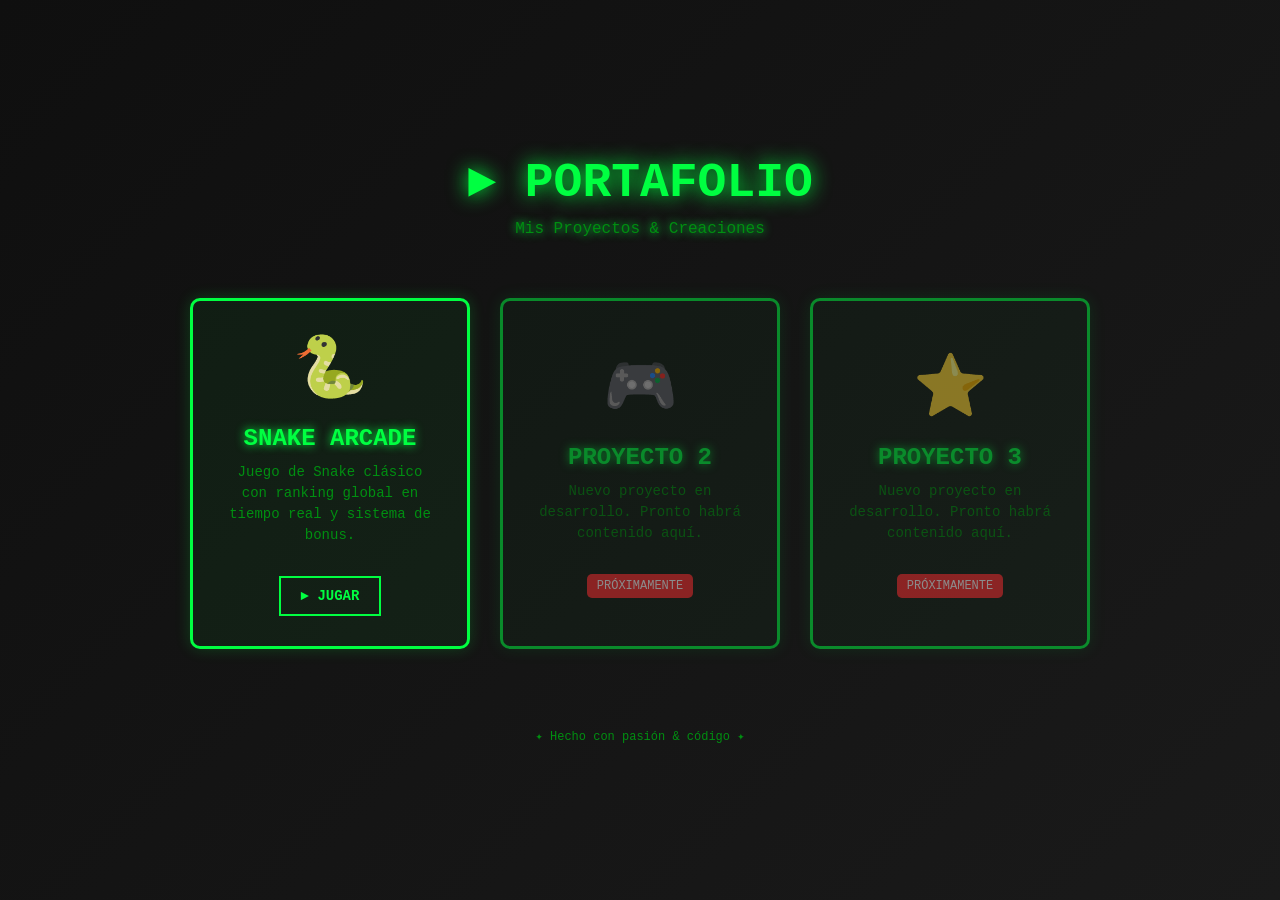
==== index.html @ 05e3fb02 "Crear página principal tipo portafolio con galería de 3 proyectos" ====
<!DOCTYPE html>
<html lang="es">
<head>
    <meta charset="UTF-8">
    <meta name="viewport" content="width=device-width, initial-scale=1.0">
    <title>Mi Portafolio</title>
    <style>
        * {
            margin: 0;
            padding: 0;
            box-sizing: border-box;
            user-select: none;
        }

        body {
            background: linear-gradient(135deg, #0f0f0f 0%, #1a1a1a 100%);
            font-family: 'Courier New', Courier, monospace;
            color: #00ff41;
            min-height: 100vh;
            display: flex;
            flex-direction: column;
            align-items: center;
            justify-content: center;
            padding: 20px;
        }

        .header {
            text-align: center;
            margin-bottom: 60px;
        }

        .header h1 {
            font-size: 48px;
            text-shadow: 0 0 20px #00ff41;
            margin-bottom: 10px;
            animation: glow 2s ease-in-out infinite;
        }

        .header p {
            font-size: 16px;
            color: #008f11;
            text-shadow: 0 0 10px #00ff41;
        }

        @keyframes glow {
            0%, 100% { text-shadow: 0 0 20px #00ff41; }
            50% { text-shadow: 0 0 40px #00ff41, 0 0 60px #00ff41; }
        }

        .projects-container {
            display: grid;
            grid-template-columns: repeat(auto-fit, minmax(280px, 1fr));
            gap: 30px;
            max-width: 900px;
            width: 100%;
            margin-bottom: 40px;
        }

        .project-card {
            background: rgba(0, 255, 65, 0.05);
            border: 3px solid #00ff41;
            border-radius: 10px;
            padding: 30px;
            cursor: pointer;
            transition: all 0.3s ease;
            box-shadow: 0 0 15px rgba(0, 255, 65, 0.2);
            display: flex;
            flex-direction: column;
            align-items: center;
            justify-content: center;
            min-height: 280px;
            position: relative;
            overflow: hidden;
        }

        .project-card::before {
            content: '';
            position: absolute;
            top: 0;
            left: -100%;
            width: 100%;
            height: 100%;
            background: rgba(0, 255, 65, 0.1);
            transition: left 0.3s ease;
            z-index: 0;
        }

        .project-card:hover::before {
            left: 100%;
        }

        .project-card:hover {
            box-shadow: 0 0 30px rgba(0, 255, 65, 0.6);
            transform: translateY(-10px);
            background: rgba(0, 255, 65, 0.1);
        }

        .project-content {
            position: relative;
            z-index: 1;
            text-align: center;
        }

        .project-icon {
            font-size: 60px;
            margin-bottom: 20px;
            display: block;
        }

        .project-title {
            font-size: 24px;
            margin-bottom: 10px;
            font-weight: bold;
            text-shadow: 0 0 10px #00ff41;
        }

        .project-description {
            font-size: 14px;
            color: #008f11;
            margin-bottom: 20px;
            line-height: 1.5;
        }

        .project-btn {
            background: transparent;
            border: 2px solid #00ff41;
            color: #00ff41;
            padding: 10px 20px;
            font-size: 14px;
            cursor: pointer;
            transition: all 0.2s ease;
            font-family: 'Courier New', Courier, monospace;
            font-weight: bold;
            text-transform: uppercase;
            margin-top: 10px;
        }

        .project-btn:hover {
            background: #00ff41;
            color: #000;
        }

        .coming-soon {
            opacity: 0.5;
            pointer-events: none;
        }

        .coming-soon-label {
            display: inline-block;
            background: #ff3131;
            color: #fff;
            padding: 5px 10px;
            font-size: 12px;
            margin-top: 10px;
            border-radius: 5px;
        }

        .footer {
            text-align: center;
            font-size: 12px;
            color: #008f11;
            margin-top: 40px;
        }

        .footer a {
            color: #00ff41;
            text-decoration: none;
            transition: text-shadow 0.2s ease;
        }

        .footer a:hover {
            text-shadow: 0 0 10px #00ff41;
        }

        @media (max-width: 768px) {
            .header h1 {
                font-size: 36px;
            }

            .projects-container {
                grid-template-columns: 1fr;
                gap: 20px;
            }

            .project-card {
                min-height: 250px;
            }
        }
    </style>
</head>
<body>

    <div class="header">
        <h1>► PORTAFOLIO</h1>
        <p>Mis Proyectos & Creaciones</p>
    </div>

    <div class="projects-container">
        <!-- PROYECTO 1: SNAKE ARCADE -->
        <div class="project-card" onclick="window.location.href='projects/snake.html'">
            <div class="project-content">
                <span class="project-icon">🐍</span>
                <div class="project-title">SNAKE ARCADE</div>
                <div class="project-description">
                    Juego de Snake clásico con ranking global en tiempo real y sistema de bonus.
                </div>
                <button class="project-btn">► JUGAR</button>
            </div>
        </div>

        <!-- PROYECTO 2: PRÓXIMAMENTE -->
        <div class="project-card coming-soon">
            <div class="project-content">
                <span class="project-icon">🎮</span>
                <div class="project-title">PROYECTO 2</div>
                <div class="project-description">
                    Nuevo proyecto en desarrollo. Pronto habrá contenido aquí.
                </div>
                <div class="coming-soon-label">PRÓXIMAMENTE</div>
            </div>
        </div>

        <!-- PROYECTO 3: PRÓXIMAMENTE -->
        <div class="project-card coming-soon">
            <div class="project-content">
                <span class="project-icon">⭐</span>
                <div class="project-title">PROYECTO 3</div>
                <div class="project-description">
                    Nuevo proyecto en desarrollo. Pronto habrá contenido aquí.
                </div>
                <div class="coming-soon-label">PRÓXIMAMENTE</div>
            </div>
        </div>
    </div>

    <div class="footer">
        <p>✦ Hecho con pasión & código ✦</p>
    </div>

</body>
</html>
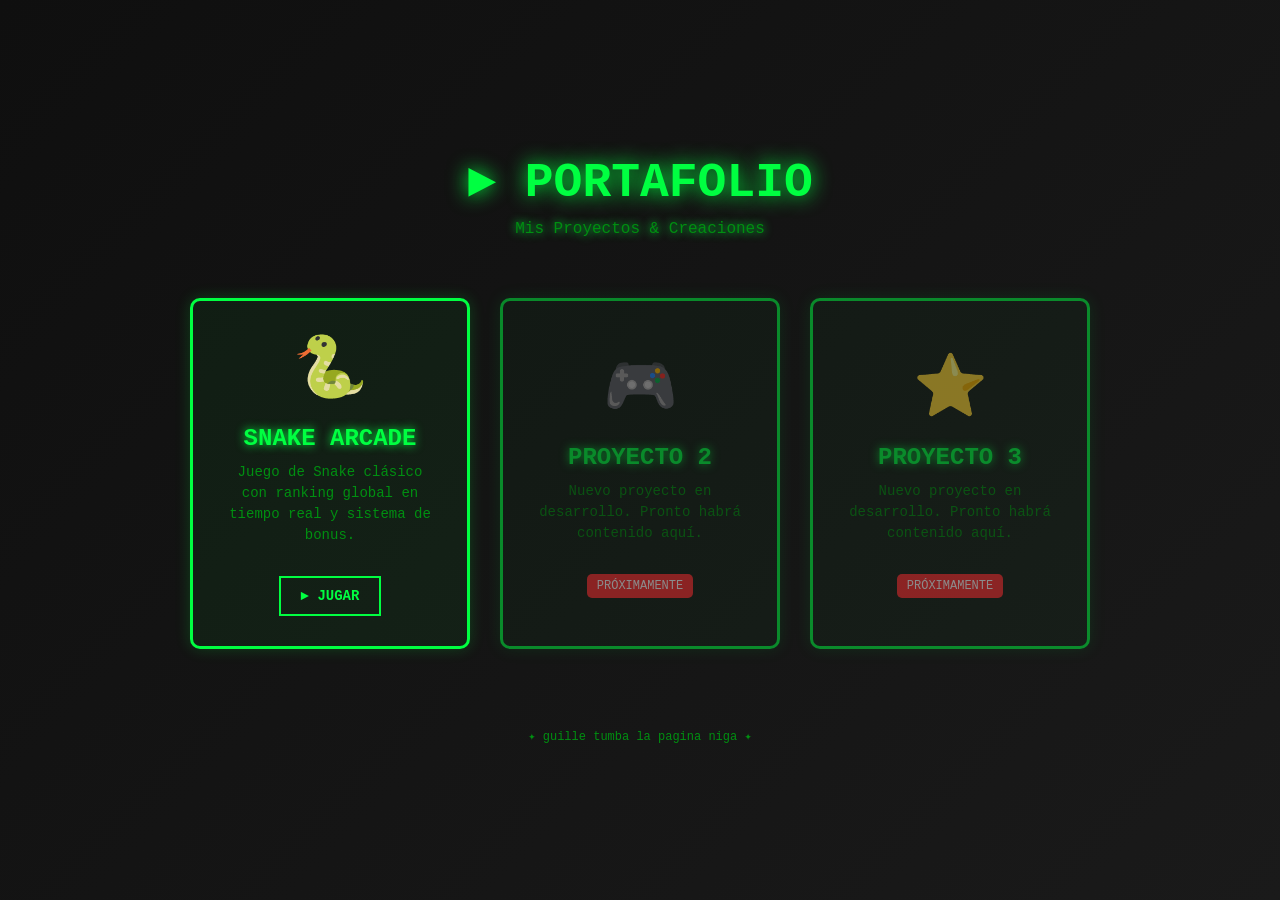
==== commit 22b4edc7: "Update footer text in index.html" ====
--- a/index.html
+++ b/index.html
@@ -234,7 +234,7 @@
     </div>
 
     <div class="footer">
-        <p>✦ Hecho con pasión & código ✦</p>
+        <p>✦ guille tumba la pagina niga ✦</p>
     </div>
 
 </body>
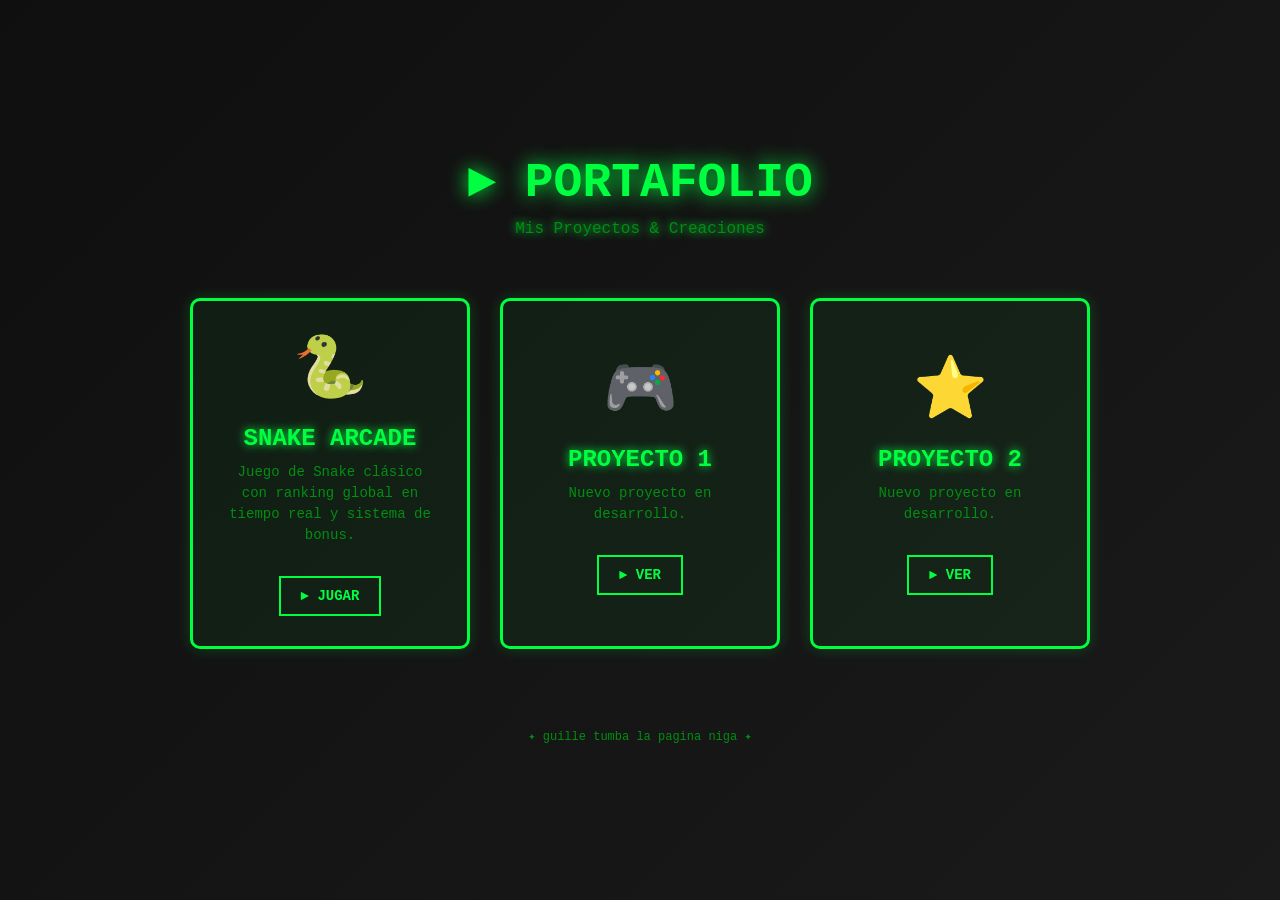
==== commit db01e5d3: "Add proyecto1 and proyecto2 pages, update index" ====
--- a/index.html
+++ b/index.html
@@ -208,27 +208,27 @@
             </div>
         </div>
 
-        <!-- PROYECTO 2: PRÓXIMAMENTE -->
-        <div class="project-card coming-soon">
+        <!-- PROYECTO 2 -->
+        <div class="project-card" onclick="window.location.href='projects/proyecto1.html'">
             <div class="project-content">
                 <span class="project-icon">🎮</span>
+                <div class="project-title">PROYECTO 1</div>
+                <div class="project-description">
+                    Nuevo proyecto en desarrollo.
+                </div>
+                <button class="project-btn">► VER</button>
+            </div>
+        </div>
+
+        <!-- PROYECTO 3 -->
+        <div class="project-card" onclick="window.location.href='projects/proyecto2.html'">
+            <div class="project-content">
+                <span class="project-icon">⭐</span>
                 <div class="project-title">PROYECTO 2</div>
                 <div class="project-description">
-                    Nuevo proyecto en desarrollo. Pronto habrá contenido aquí.
+                    Nuevo proyecto en desarrollo.
                 </div>
-                <div class="coming-soon-label">PRÓXIMAMENTE</div>
-            </div>
-        </div>
-
-        <!-- PROYECTO 3: PRÓXIMAMENTE -->
-        <div class="project-card coming-soon">
-            <div class="project-content">
-                <span class="project-icon">⭐</span>
-                <div class="project-title">PROYECTO 3</div>
-                <div class="project-description">
-                    Nuevo proyecto en desarrollo. Pronto habrá contenido aquí.
-                </div>
-                <div class="coming-soon-label">PRÓXIMAMENTE</div>
+                <button class="project-btn">► VER</button>
             </div>
         </div>
     </div>
@@ -238,4 +238,4 @@
     </div>
 
 </body>
-</html>
+</html>
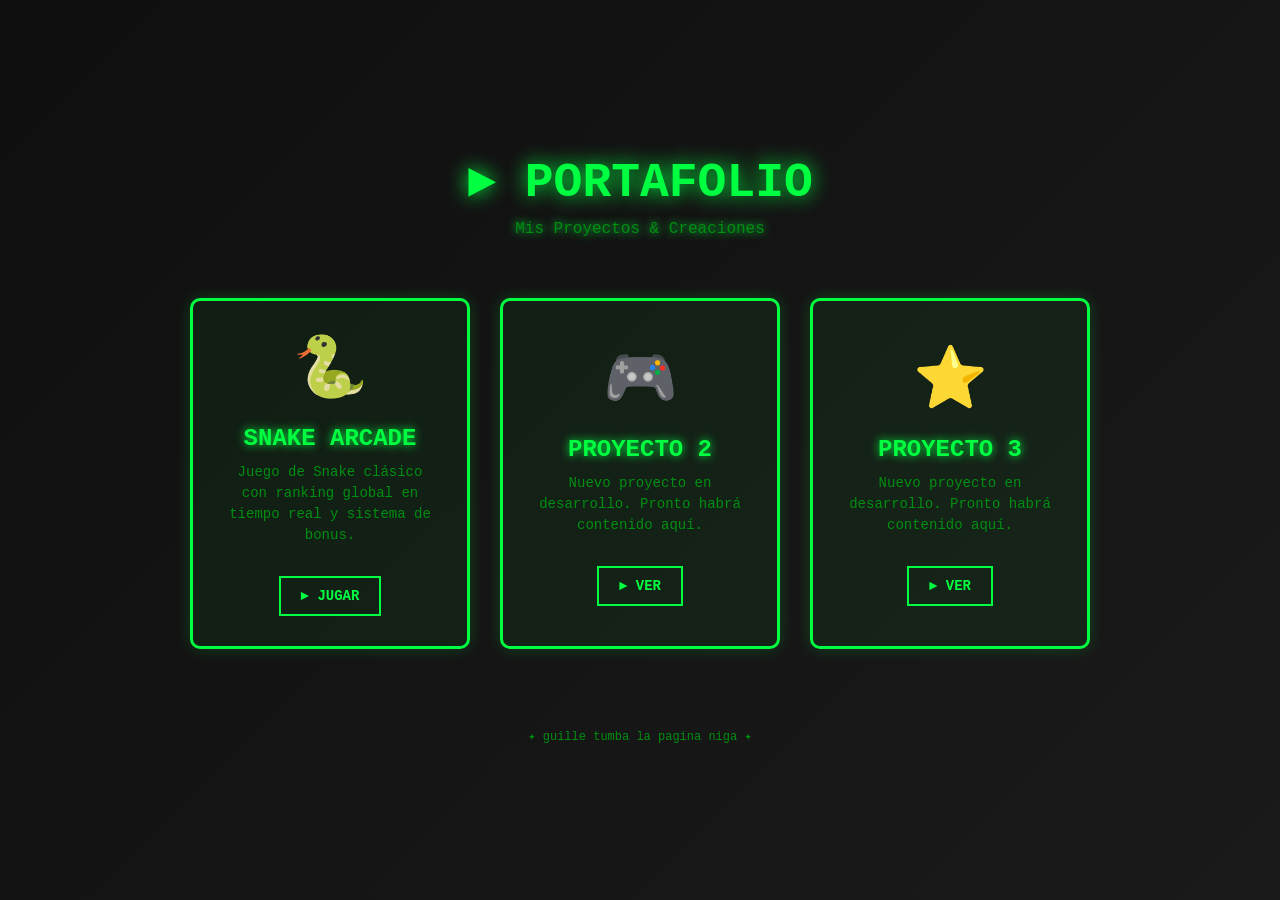
==== commit 576d338b: "Actualizar index.html para habilitar clicks en los proyectos 2 y 3" ====
--- a/index.html
+++ b/index.html
@@ -208,25 +208,25 @@
             </div>
         </div>
 
-        <!-- PROYECTO 2 -->
-        <div class="project-card" onclick="window.location.href='projects/proyecto1.html'">
+        <!-- PROYECTO 2: NUEVO PROYECTO -->
+        <div class="project-card" onclick="window.location.href='projects/proyecto2.html'">
             <div class="project-content">
                 <span class="project-icon">🎮</span>
-                <div class="project-title">PROYECTO 1</div>
+                <div class="project-title">PROYECTO 2</div>
                 <div class="project-description">
-                    Nuevo proyecto en desarrollo.
+                    Nuevo proyecto en desarrollo. Pronto habrá contenido aquí.
                 </div>
                 <button class="project-btn">► VER</button>
             </div>
         </div>
 
-        <!-- PROYECTO 3 -->
-        <div class="project-card" onclick="window.location.href='projects/proyecto2.html'">
+        <!-- PROYECTO 3: NUEVO PROYECTO -->
+        <div class="project-card" onclick="window.location.href='projects/proyecto3.html'">
             <div class="project-content">
                 <span class="project-icon">⭐</span>
-                <div class="project-title">PROYECTO 2</div>
+                <div class="project-title">PROYECTO 3</div>
                 <div class="project-description">
-                    Nuevo proyecto en desarrollo.
+                    Nuevo proyecto en desarrollo. Pronto habrá contenido aquí.
                 </div>
                 <button class="project-btn">► VER</button>
             </div>
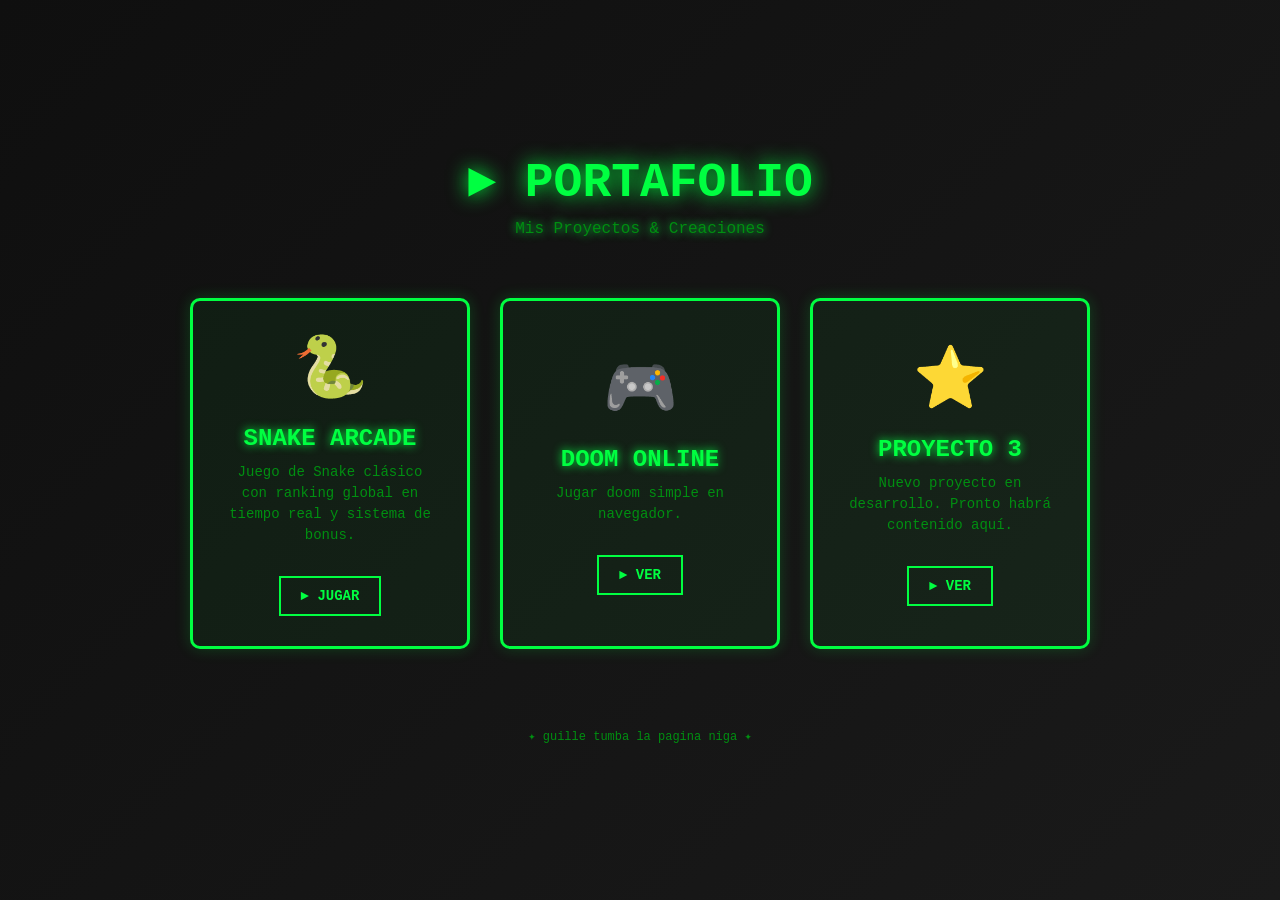
==== commit 7955cfc3: "Change Proyecto 2 title to DOOM ONLINE Updated project title and description for Proyecto 2." ====
--- a/index.html
+++ b/index.html
@@ -212,9 +212,9 @@
         <div class="project-card" onclick="window.location.href='projects/proyecto2.html'">
             <div class="project-content">
                 <span class="project-icon">🎮</span>
-                <div class="project-title">PROYECTO 2</div>
+                <div class="project-title">DOOM ONLINE</div>
                 <div class="project-description">
-                    Nuevo proyecto en desarrollo. Pronto habrá contenido aquí.
+                    Jugar doom simple en navegador.
                 </div>
                 <button class="project-btn">► VER</button>
             </div>
@@ -238,4 +238,4 @@
     </div>
 
 </body>
-</html>+</html>
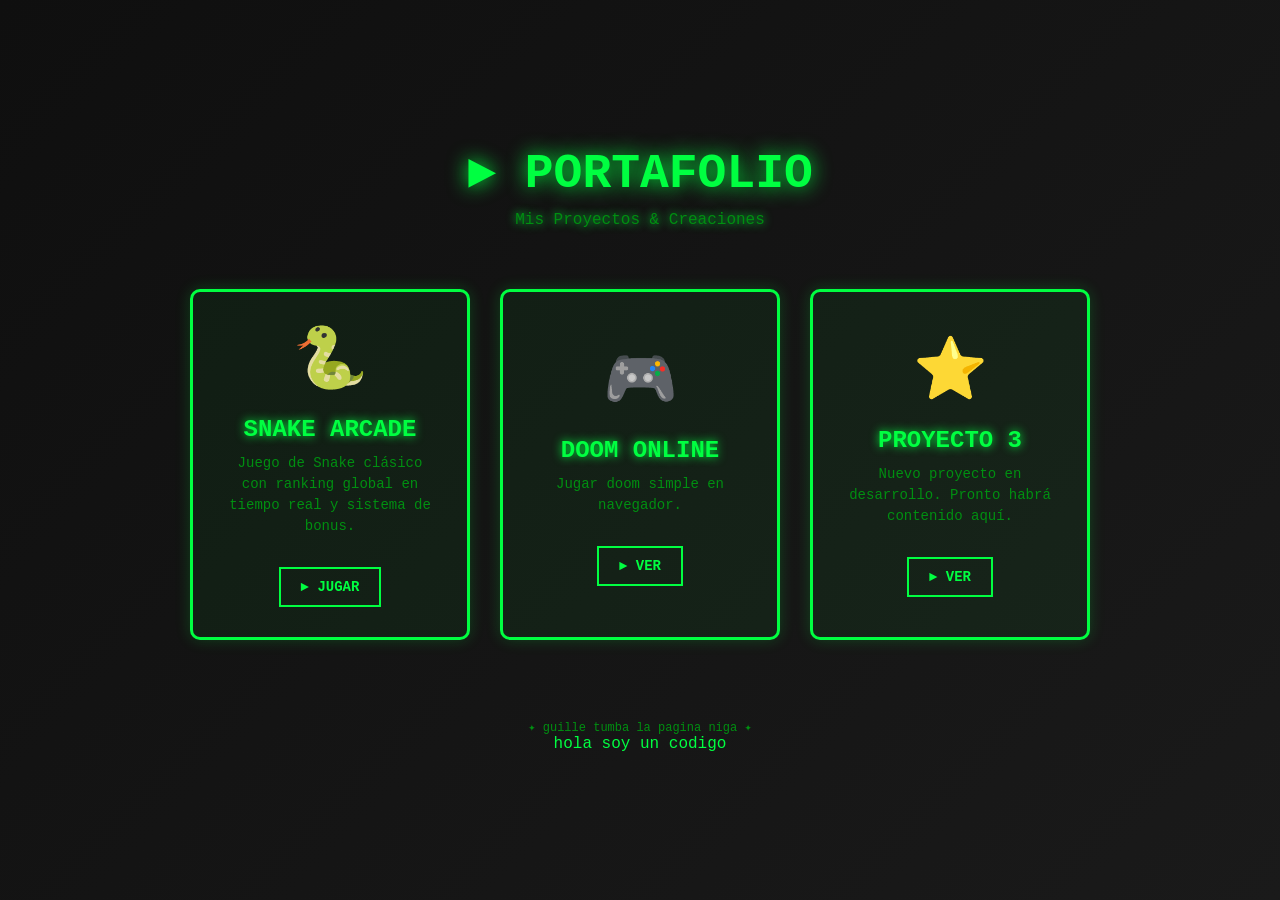
==== commit 8e82ad0d: "Update index.html" ====
--- a/index.html
+++ b/index.html
@@ -239,3 +239,5 @@
 
 </body>
 </html>
+
+hola soy un codigo
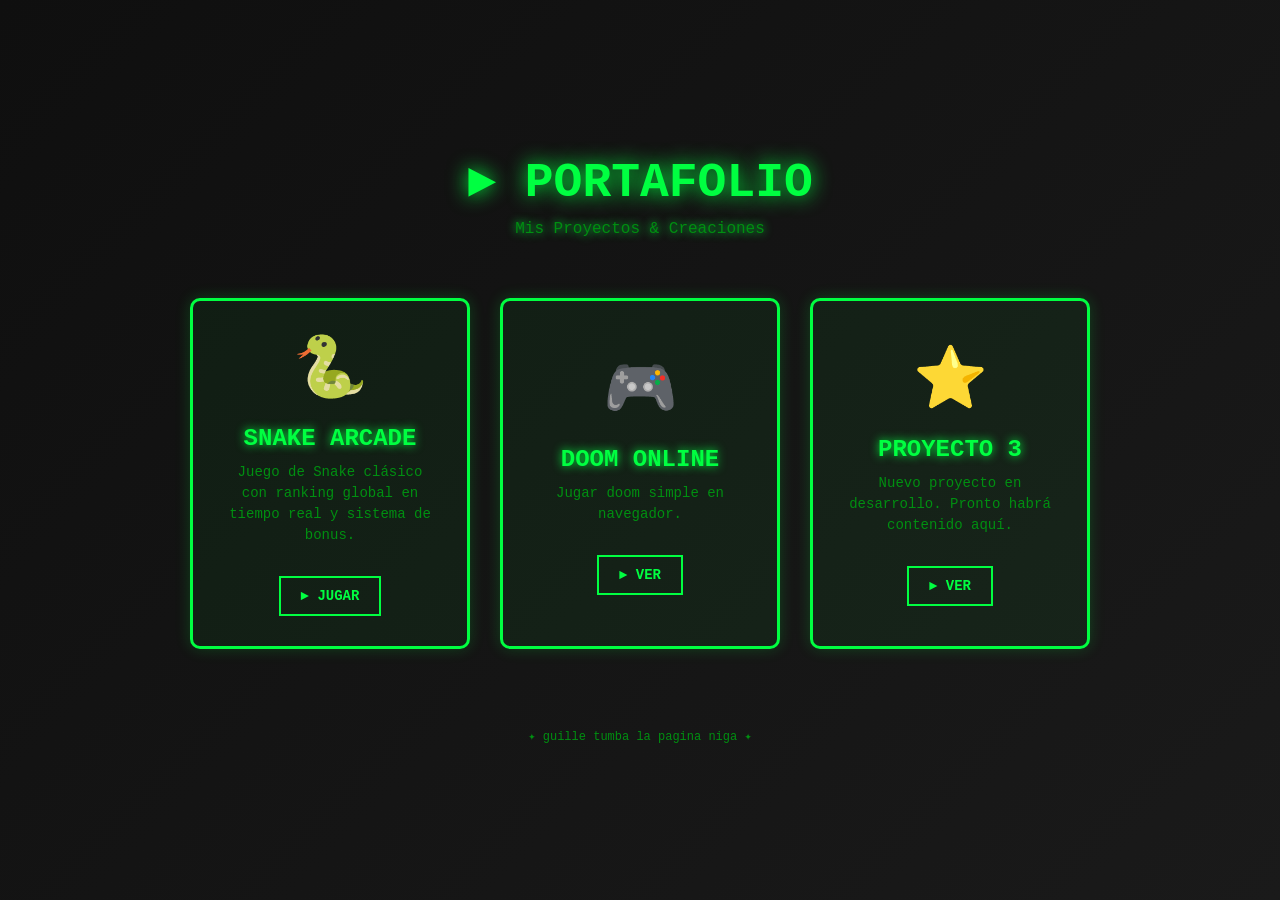
==== commit 6960436e: "Update index.html" ====
--- a/index.html
+++ b/index.html
@@ -239,5 +239,3 @@
 
 </body>
 </html>
-
-hola soy un codigo
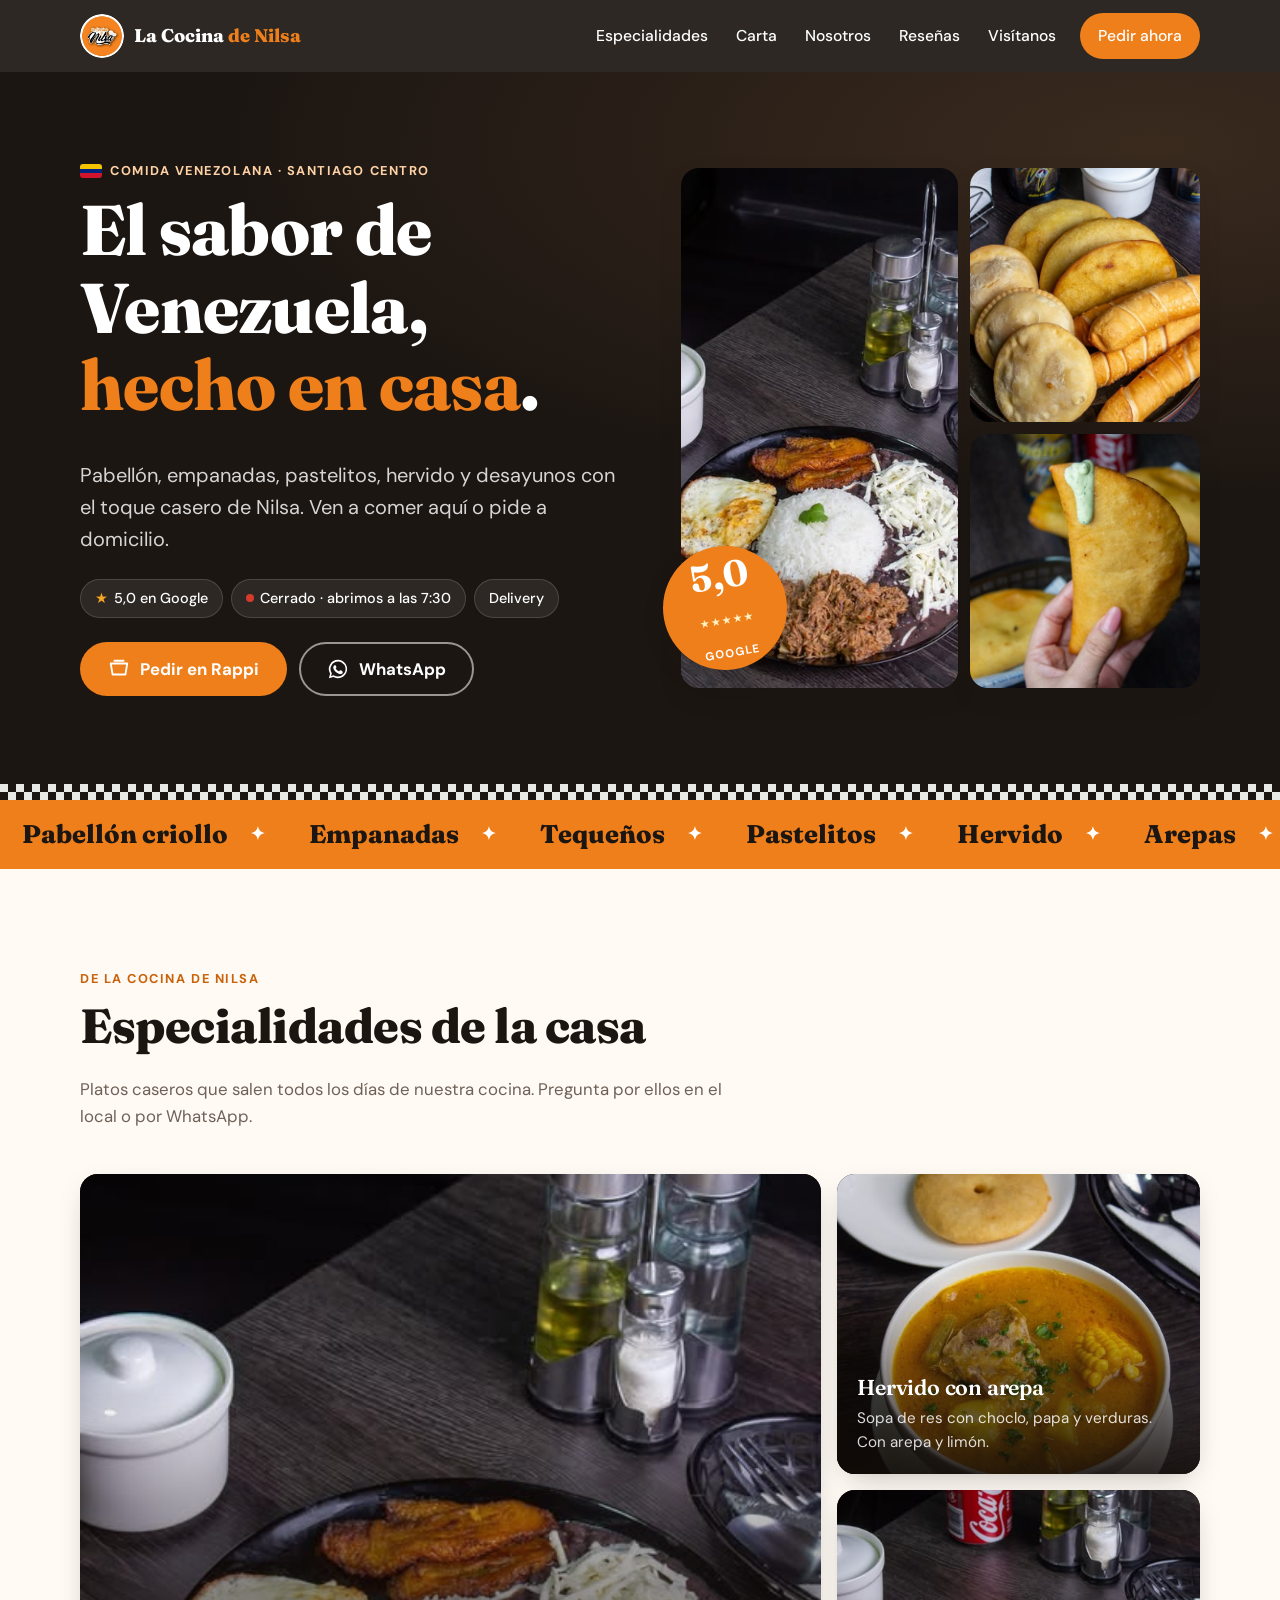
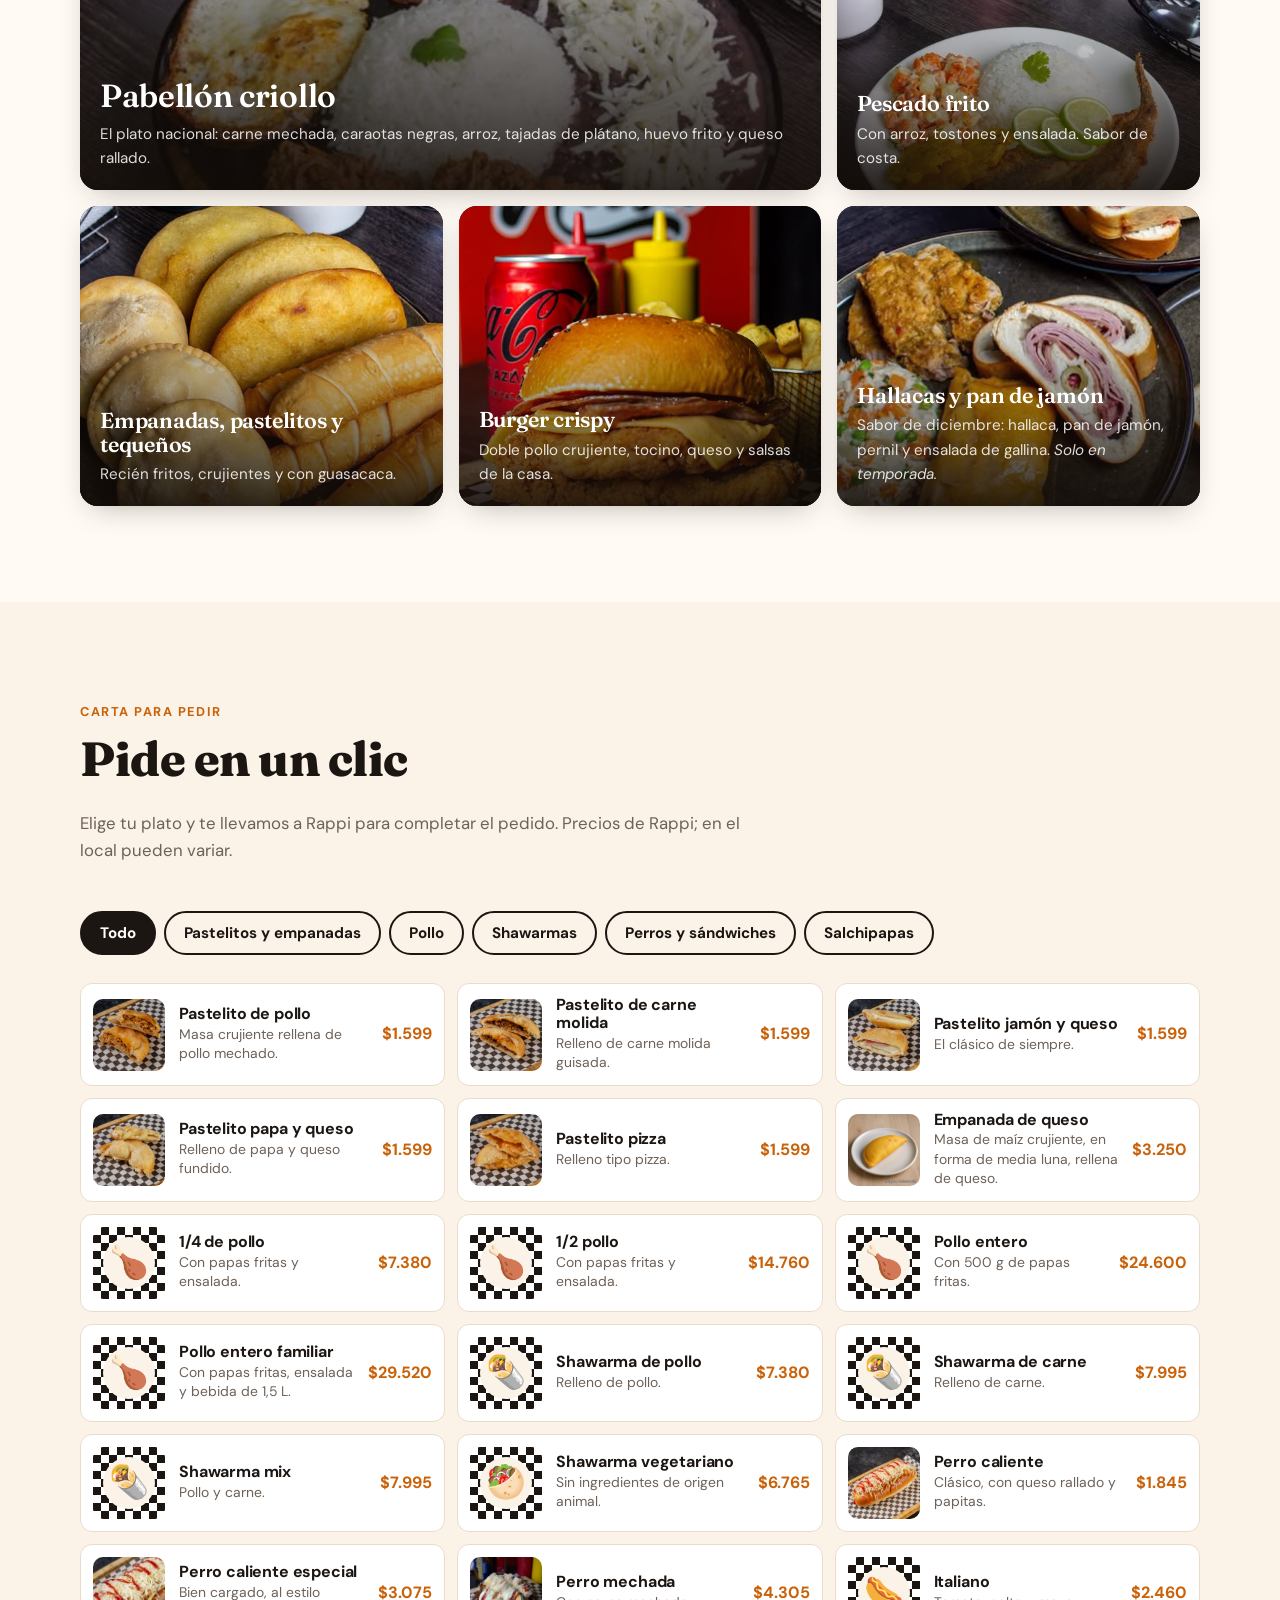
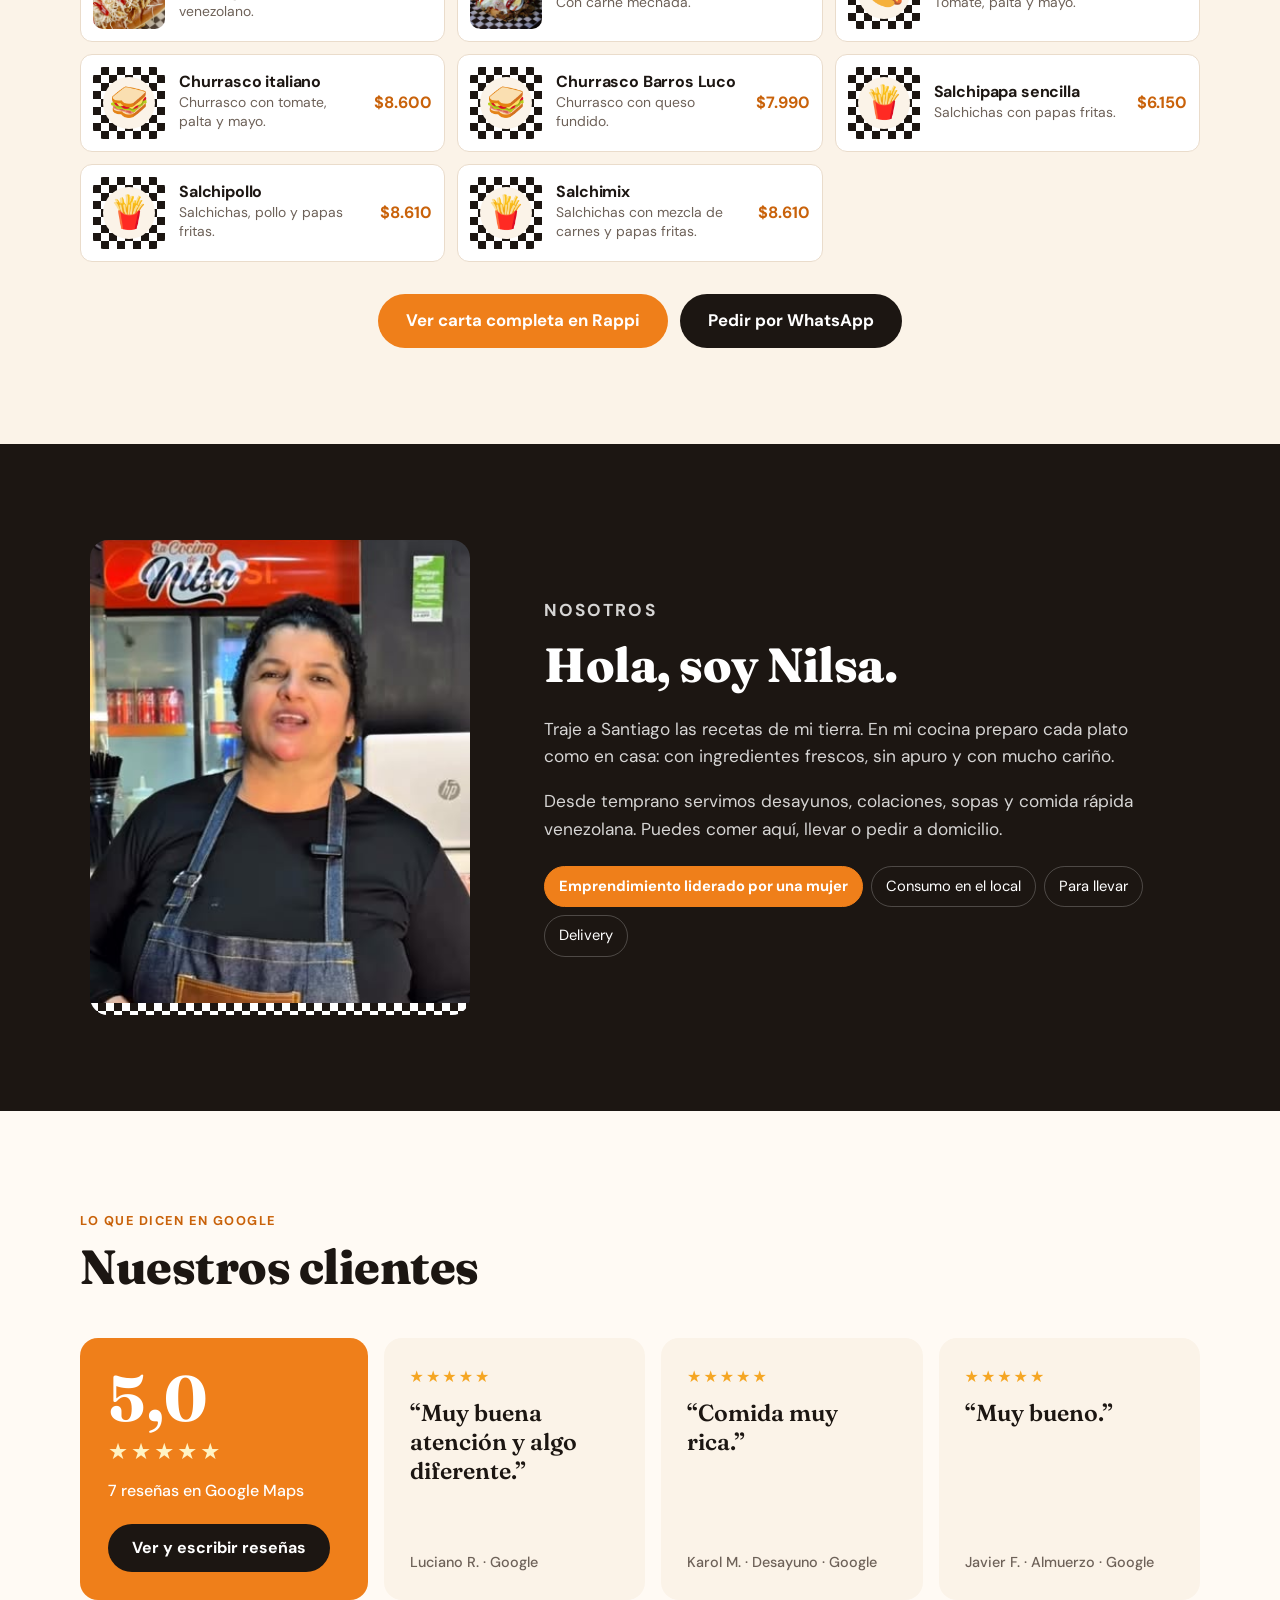
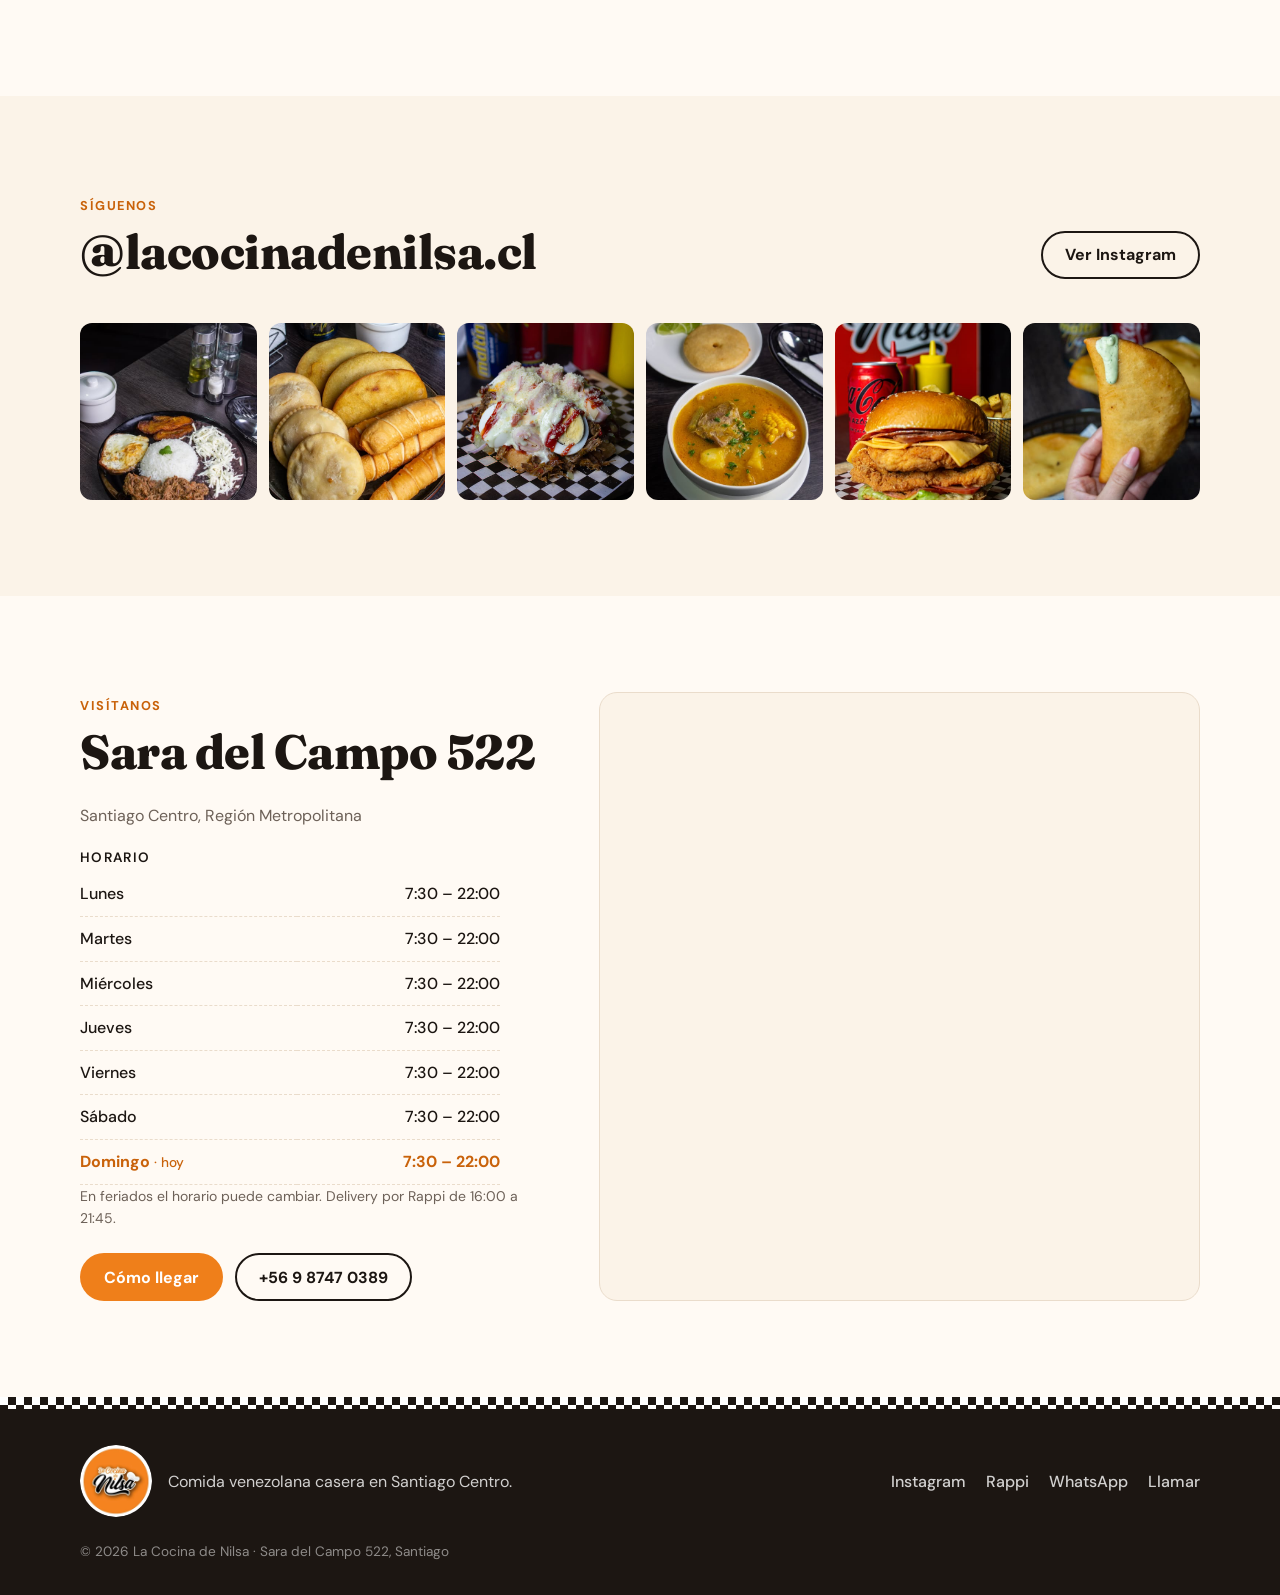
==== commit 620ce5ea: "Replace site with La Cocina de Nilsa landing page Remove previous projects, README and CNAME. Add a " ====
--- a/index.html
+++ b/index.html
@@ -1,241 +1,479 @@
-<!DOCTYPE html>
-<html lang="es">
+<!doctype html>
+<html lang="es-CL">
 <head>
-    <meta charset="UTF-8">
-    <meta name="viewport" content="width=device-width, initial-scale=1.0">
-    <title>Mi Portafolio</title>
-    <style>
-        * {
-            margin: 0;
-            padding: 0;
-            box-sizing: border-box;
-            user-select: none;
-        }
-
-        body {
-            background: linear-gradient(135deg, #0f0f0f 0%, #1a1a1a 100%);
-            font-family: 'Courier New', Courier, monospace;
-            color: #00ff41;
-            min-height: 100vh;
-            display: flex;
-            flex-direction: column;
-            align-items: center;
-            justify-content: center;
-            padding: 20px;
-        }
-
-        .header {
-            text-align: center;
-            margin-bottom: 60px;
-        }
-
-        .header h1 {
-            font-size: 48px;
-            text-shadow: 0 0 20px #00ff41;
-            margin-bottom: 10px;
-            animation: glow 2s ease-in-out infinite;
-        }
-
-        .header p {
-            font-size: 16px;
-            color: #008f11;
-            text-shadow: 0 0 10px #00ff41;
-        }
-
-        @keyframes glow {
-            0%, 100% { text-shadow: 0 0 20px #00ff41; }
-            50% { text-shadow: 0 0 40px #00ff41, 0 0 60px #00ff41; }
-        }
-
-        .projects-container {
-            display: grid;
-            grid-template-columns: repeat(auto-fit, minmax(280px, 1fr));
-            gap: 30px;
-            max-width: 900px;
-            width: 100%;
-            margin-bottom: 40px;
-        }
-
-        .project-card {
-            background: rgba(0, 255, 65, 0.05);
-            border: 3px solid #00ff41;
-            border-radius: 10px;
-            padding: 30px;
-            cursor: pointer;
-            transition: all 0.3s ease;
-            box-shadow: 0 0 15px rgba(0, 255, 65, 0.2);
-            display: flex;
-            flex-direction: column;
-            align-items: center;
-            justify-content: center;
-            min-height: 280px;
-            position: relative;
-            overflow: hidden;
-        }
-
-        .project-card::before {
-            content: '';
-            position: absolute;
-            top: 0;
-            left: -100%;
-            width: 100%;
-            height: 100%;
-            background: rgba(0, 255, 65, 0.1);
-            transition: left 0.3s ease;
-            z-index: 0;
-        }
-
-        .project-card:hover::before {
-            left: 100%;
-        }
-
-        .project-card:hover {
-            box-shadow: 0 0 30px rgba(0, 255, 65, 0.6);
-            transform: translateY(-10px);
-            background: rgba(0, 255, 65, 0.1);
-        }
-
-        .project-content {
-            position: relative;
-            z-index: 1;
-            text-align: center;
-        }
-
-        .project-icon {
-            font-size: 60px;
-            margin-bottom: 20px;
-            display: block;
-        }
-
-        .project-title {
-            font-size: 24px;
-            margin-bottom: 10px;
-            font-weight: bold;
-            text-shadow: 0 0 10px #00ff41;
-        }
-
-        .project-description {
-            font-size: 14px;
-            color: #008f11;
-            margin-bottom: 20px;
-            line-height: 1.5;
-        }
-
-        .project-btn {
-            background: transparent;
-            border: 2px solid #00ff41;
-            color: #00ff41;
-            padding: 10px 20px;
-            font-size: 14px;
-            cursor: pointer;
-            transition: all 0.2s ease;
-            font-family: 'Courier New', Courier, monospace;
-            font-weight: bold;
-            text-transform: uppercase;
-            margin-top: 10px;
-        }
-
-        .project-btn:hover {
-            background: #00ff41;
-            color: #000;
-        }
-
-        .coming-soon {
-            opacity: 0.5;
-            pointer-events: none;
-        }
-
-        .coming-soon-label {
-            display: inline-block;
-            background: #ff3131;
-            color: #fff;
-            padding: 5px 10px;
-            font-size: 12px;
-            margin-top: 10px;
-            border-radius: 5px;
-        }
-
-        .footer {
-            text-align: center;
-            font-size: 12px;
-            color: #008f11;
-            margin-top: 40px;
-        }
-
-        .footer a {
-            color: #00ff41;
-            text-decoration: none;
-            transition: text-shadow 0.2s ease;
-        }
-
-        .footer a:hover {
-            text-shadow: 0 0 10px #00ff41;
-        }
-
-        @media (max-width: 768px) {
-            .header h1 {
-                font-size: 36px;
-            }
-
-            .projects-container {
-                grid-template-columns: 1fr;
-                gap: 20px;
-            }
-
-            .project-card {
-                min-height: 250px;
-            }
-        }
-    </style>
+  <meta charset="utf-8">
+  <meta name="viewport" content="width=device-width, initial-scale=1, viewport-fit=cover">
+  <title>La Cocina de Nilsa · Comida venezolana en Santiago Centro</title>
+  <meta name="description" content="Comida venezolana casera en Sara del Campo 522, Santiago Centro. Pabellón, empanadas, pastelitos, hervido, shawarmas y más. Delivery por Rappi y WhatsApp. Abierto todos los días.">
+  <meta name="theme-color" content="#1c1612">
+  <link rel="icon" type="image/png" href="img/favicon.png">
+  <link rel="apple-touch-icon" href="img/apple-touch-icon.png">
+
+  <meta property="og:type" content="restaurant">
+  <meta property="og:title" content="La Cocina de Nilsa · Sabor venezolano en Santiago">
+  <meta property="og:description" content="Comida venezolana casera. Pide por Rappi o WhatsApp, o visítanos en Sara del Campo 522.">
+  <meta property="og:image" content="img/ig/pabellon.jpg">
+  <meta property="og:locale" content="es_CL">
+
+  <link rel="preconnect" href="https://fonts.googleapis.com">
+  <link rel="preconnect" href="https://fonts.gstatic.com" crossorigin>
+  <link href="https://fonts.googleapis.com/css2?family=Fraunces:opsz,wght@9..144,600;9..144,800&family=DM+Sans:wght@400;500;700&display=swap" rel="stylesheet">
+  <link rel="stylesheet" href="css/styles.css">
+
+  <script type="application/ld+json">
+  {
+    "@context": "https://schema.org",
+    "@type": "Restaurant",
+    "name": "La Cocina de Nilsa",
+    "image": "img/ig/pabellon.jpg",
+    "servesCuisine": ["Venezolana", "Comida rápida"],
+    "priceRange": "$5.000 - $10.000",
+    "telephone": "+56987470389",
+    "address": {
+      "@type": "PostalAddress",
+      "streetAddress": "Sara del Campo 522",
+      "addressLocality": "Santiago",
+      "addressRegion": "Región Metropolitana",
+      "postalCode": "8330124",
+      "addressCountry": "CL"
+    },
+    "geo": { "@type": "GeoCoordinates", "latitude": -33.4445444, "longitude": -70.6433669 },
+    "openingHoursSpecification": [{
+      "@type": "OpeningHoursSpecification",
+      "dayOfWeek": ["Monday","Tuesday","Wednesday","Thursday","Friday","Saturday","Sunday"],
+      "opens": "07:30", "closes": "22:00"
+    }],
+    "aggregateRating": { "@type": "AggregateRating", "ratingValue": "5.0", "reviewCount": "7" },
+    "sameAs": [
+      "https://www.instagram.com/lacocinadenilsa.cl/",
+      "https://www.rappi.cl/restaurantes/900112698-la-cocina-de-nilsa"
+    ]
+  }
+  </script>
 </head>
 <body>
-
-    <div class="header">
-        <h1>► PORTAFOLIO</h1>
-        <p>Mis Proyectos & Creaciones</p>
+  <a class="skip" href="#carta">Saltar a la carta</a>
+
+  <!-- ============ HEADER ============ -->
+  <header class="header" id="top">
+    <div class="wrap header__inner">
+      <a href="#top" class="brand" aria-label="La Cocina de Nilsa, inicio">
+        <img src="img/rappi/logo.webp" alt="" width="48" height="48">
+        <span class="brand__name">La Cocina <em>de Nilsa</em></span>
+      </a>
+
+      <button class="nav-toggle" aria-expanded="false" aria-controls="nav" aria-label="Abrir menú">
+        <span></span><span></span><span></span>
+      </button>
+
+      <nav class="nav" id="nav" aria-label="Principal">
+        <a href="#especialidades">Especialidades</a>
+        <a href="#carta">Carta</a>
+        <a href="#nosotros">Nosotros</a>
+        <a href="#resenas">Reseñas</a>
+        <a href="#visitanos">Visítanos</a>
+        <a class="btn btn--sm btn--orange nav__cta" href="https://www.rappi.cl/restaurantes/900112698-la-cocina-de-nilsa" target="_blank" rel="noopener">Pedir ahora</a>
+      </nav>
     </div>
-
-    <div class="projects-container">
-        <!-- PROYECTO 1: SNAKE ARCADE -->
-        <div class="project-card" onclick="window.location.href='projects/snake.html'">
-            <div class="project-content">
-                <span class="project-icon">🐍</span>
-                <div class="project-title">SNAKE ARCADE</div>
-                <div class="project-description">
-                    Juego de Snake clásico con ranking global en tiempo real y sistema de bonus.
-                </div>
-                <button class="project-btn">► JUGAR</button>
-            </div>
-        </div>
-
-        <!-- PROYECTO 2: NUEVO PROYECTO -->
-        <div class="project-card" onclick="window.location.href='projects/proyecto2.html'">
-            <div class="project-content">
-                <span class="project-icon">🎮</span>
-                <div class="project-title">DOOM ONLINE</div>
-                <div class="project-description">
-                    Jugar doom simple en navegador.
-                </div>
-                <button class="project-btn">► VER</button>
-            </div>
-        </div>
-
-        <!-- PROYECTO 3: NUEVO PROYECTO -->
-        <div class="project-card" onclick="window.location.href='projects/proyecto3.html'">
-            <div class="project-content">
-                <span class="project-icon">⭐</span>
-                <div class="project-title">PROYECTO 3</div>
-                <div class="project-description">
-                    Nuevo proyecto en desarrollo. Pronto habrá contenido aquí.
-                </div>
-                <button class="project-btn">► VER</button>
-            </div>
-        </div>
+  </header>
+
+  <main>
+    <!-- ============ HERO ============ -->
+    <section class="hero">
+      <div class="wrap hero__grid">
+        <div class="hero__copy">
+          <p class="eyebrow"><span class="flag" aria-hidden="true"></span> Comida venezolana · Santiago Centro</p>
+          <h1>El sabor de Venezuela, <span class="hl">hecho en casa</span>.</h1>
+          <p class="lead">Pabellón, empanadas, pastelitos, hervido y desayunos con el toque casero de Nilsa. Ven a comer aquí o pide a domicilio.</p>
+
+          <ul class="badges" aria-label="Datos destacados">
+            <li class="badge badge--star"><span aria-hidden="true">★</span> 5,0 en Google</li>
+            <li class="badge" id="open-badge" data-state="unknown">Abierto todos los días · 7:30 a 22:00</li>
+            <li class="badge">Delivery</li>
+          </ul>
+
+          <div class="cta-row">
+            <a class="btn btn--orange btn--lg" href="https://www.rappi.cl/restaurantes/900112698-la-cocina-de-nilsa" target="_blank" rel="noopener">
+              <svg aria-hidden="true" viewBox="0 0 24 24"><path d="M3 6h18l-2 12H5L3 6zm4-3h10" fill="none" stroke="currentColor" stroke-width="2" stroke-linecap="round" stroke-linejoin="round"/></svg>
+              Pedir en Rappi
+            </a>
+            <a class="btn btn--ghost btn--lg js-wa" href="https://wa.me/56987470389?text=Hola%20Nilsa!%20Quiero%20hacer%20un%20pedido%20%F0%9F%98%8B" target="_blank" rel="noopener">
+              <svg aria-hidden="true" viewBox="0 0 24 24"><path fill="currentColor" d="M12 2a10 10 0 0 0-8.6 15.1L2 22l5-1.3A10 10 0 1 0 12 2zm0 18.2a8.2 8.2 0 0 1-4.2-1.2l-.3-.2-3 .8.8-2.9-.2-.3A8.2 8.2 0 1 1 12 20.2zm4.5-6.1c-.2-.1-1.5-.7-1.7-.8-.2-.1-.4-.1-.6.1l-.8 1c-.1.2-.3.2-.5.1a6.7 6.7 0 0 1-3.3-2.9c-.2-.4.2-.4.7-1.2.1-.2 0-.3 0-.4l-.8-1.8c-.2-.5-.4-.4-.6-.4h-.5a1 1 0 0 0-.7.3 3 3 0 0 0-.9 2.2c0 1.3.9 2.5 1 2.7.1.2 1.8 2.8 4.4 3.9 1.6.7 2.3.8 3.1.6.5-.1 1.5-.6 1.7-1.2.2-.6.2-1.1.2-1.2-.1-.1-.3-.2-.5-.3z"/></svg>
+              WhatsApp
+            </a>
+          </div>
+        </div>
+
+        <div class="hero__media" aria-hidden="true">
+          <figure class="tile tile--a"><img src="img/ig/pabellon.jpg" alt="" width="480" height="640" fetchpriority="high"></figure>
+          <figure class="tile tile--b"><img src="img/ig/fritos.jpg" alt="" width="480" height="640"></figure>
+          <figure class="tile tile--c"><img src="img/ig/empanada-guasacaca.jpg" alt="" width="480" height="640"></figure>
+          <div class="sticker">
+            <strong>5,0</strong>
+            <span>★★★★★</span>
+            <small>Google</small>
+          </div>
+        </div>
+      </div>
+    </section>
+
+    <!-- ============ MARQUEE ============ -->
+    <div class="marquee" aria-hidden="true">
+      <div class="marquee__track">
+        <span>Pabellón criollo</span><span>Empanadas</span><span>Tequeños</span><span>Pastelitos</span><span>Hervido</span><span>Arepas</span><span>Shawarma</span><span>Perros</span><span>Desayunos</span><span>Colaciones</span>
+        <span>Pabellón criollo</span><span>Empanadas</span><span>Tequeños</span><span>Pastelitos</span><span>Hervido</span><span>Arepas</span><span>Shawarma</span><span>Perros</span><span>Desayunos</span><span>Colaciones</span>
+      </div>
     </div>
 
-    <div class="footer">
-        <p>✦ guille tumba la pagina niga ✦</p>
+    <!-- ============ ESPECIALIDADES ============ -->
+    <section class="section" id="especialidades">
+      <div class="wrap">
+        <header class="section__head">
+          <p class="eyebrow">De la cocina de Nilsa</p>
+          <h2>Especialidades de la casa</h2>
+          <p class="section__sub">Platos caseros que salen todos los días de nuestra cocina. Pregunta por ellos en el local o por WhatsApp.</p>
+        </header>
+
+        <div class="dishes">
+          <article class="dish dish--wide">
+            <img src="img/ig/pabellon.jpg" alt="Pabellón criollo: arroz, caraotas, carne mechada, tajadas, huevo frito y queso" loading="lazy" width="480" height="640">
+            <div class="dish__body">
+              <h3>Pabellón criollo</h3>
+              <p>El plato nacional: carne mechada, caraotas negras, arroz, tajadas de plátano, huevo frito y queso rallado.</p>
+            </div>
+          </article>
+          <article class="dish">
+            <img src="img/ig/hervido.jpg" alt="Hervido de res con choclo y papa, acompañado de arepa" loading="lazy" width="480" height="640">
+            <div class="dish__body">
+              <h3>Hervido con arepa</h3>
+              <p>Sopa de res con choclo, papa y verduras. Con arepa y limón.</p>
+            </div>
+          </article>
+          <article class="dish">
+            <img src="img/ig/pescado-frito.jpg" alt="Pescado frito con arroz, tostones y ensalada" loading="lazy" width="480" height="640">
+            <div class="dish__body">
+              <h3>Pescado frito</h3>
+              <p>Con arroz, tostones y ensalada. Sabor de costa.</p>
+            </div>
+          </article>
+          <article class="dish">
+            <img src="img/ig/fritos.jpg" alt="Bandeja de empanadas, pastelitos y tequeños" loading="lazy" width="480" height="640">
+            <div class="dish__body">
+              <h3>Empanadas, pastelitos y tequeños</h3>
+              <p>Recién fritos, crujientes y con guasacaca.</p>
+            </div>
+          </article>
+          <article class="dish">
+            <img src="img/ig/burger-pollo.jpg" alt="Hamburguesa de pollo crispy con tocino y queso" loading="lazy" width="512" height="640">
+            <div class="dish__body">
+              <h3>Burger crispy</h3>
+              <p>Doble pollo crujiente, tocino, queso y salsas de la casa.</p>
+            </div>
+          </article>
+          <article class="dish">
+            <img src="img/ig/navidad.jpg" alt="Hallaca, pan de jamón, pernil y ensalada de gallina" loading="lazy" width="361" height="640">
+            <div class="dish__body">
+              <h3>Hallacas y pan de jamón</h3>
+              <p>Sabor de diciembre: hallaca, pan de jamón, pernil y ensalada de gallina. <em>Solo en temporada.</em></p>
+            </div>
+          </article>
+        </div>
+      </div>
+    </section>
+
+    <!-- ============ CARTA (Rappi) ============ -->
+    <section class="section section--cream" id="carta">
+      <div class="wrap">
+        <header class="section__head">
+          <p class="eyebrow">Carta para pedir</p>
+          <h2>Pide en un clic</h2>
+          <p class="section__sub">Elige tu plato y te llevamos a Rappi para completar el pedido. Precios de Rappi; en el local pueden variar.</p>
+        </header>
+
+        <div class="tabs" role="tablist" aria-label="Categorías de la carta">
+          <button role="tab" aria-selected="true" data-filter="all">Todo</button>
+          <button role="tab" aria-selected="false" data-filter="fritos">Pastelitos y empanadas</button>
+          <button role="tab" aria-selected="false" data-filter="pollo">Pollo</button>
+          <button role="tab" aria-selected="false" data-filter="shawarma">Shawarmas</button>
+          <button role="tab" aria-selected="false" data-filter="perros">Perros y sándwiches</button>
+          <button role="tab" aria-selected="false" data-filter="salchi">Salchipapas</button>
+        </div>
+
+        <ul class="menu" id="menu">
+          <!-- Pastelitos y empanadas -->
+          <li class="item" data-cat="fritos">
+            <img src="img/rappi/pastelito-pollo.webp" alt="" loading="lazy" width="96" height="96">
+            <div class="item__txt"><h3>Pastelito de pollo</h3><p>Masa crujiente rellena de pollo mechado.</p></div>
+            <span class="item__price">$1.599</span>
+          </li>
+          <li class="item" data-cat="fritos">
+            <img src="img/rappi/pastelito-carne.webp" alt="" loading="lazy" width="96" height="96">
+            <div class="item__txt"><h3>Pastelito de carne molida</h3><p>Relleno de carne molida guisada.</p></div>
+            <span class="item__price">$1.599</span>
+          </li>
+          <li class="item" data-cat="fritos">
+            <img src="img/rappi/pastelito-jamon-queso.webp" alt="" loading="lazy" width="96" height="96">
+            <div class="item__txt"><h3>Pastelito jamón y queso</h3><p>El clásico de siempre.</p></div>
+            <span class="item__price">$1.599</span>
+          </li>
+          <li class="item" data-cat="fritos">
+            <img src="img/rappi/pastelito-papa-queso.webp" alt="" loading="lazy" width="96" height="96">
+            <div class="item__txt"><h3>Pastelito papa y queso</h3><p>Relleno de papa y queso fundido.</p></div>
+            <span class="item__price">$1.599</span>
+          </li>
+          <li class="item" data-cat="fritos">
+            <img src="img/rappi/pastelito-pizza.webp" alt="" loading="lazy" width="96" height="96">
+            <div class="item__txt"><h3>Pastelito pizza</h3><p>Relleno tipo pizza.</p></div>
+            <span class="item__price">$1.599</span>
+          </li>
+          <li class="item" data-cat="fritos">
+            <img src="img/rappi/empanada-queso.webp" alt="" loading="lazy" width="96" height="96">
+            <div class="item__txt"><h3>Empanada de queso</h3><p>Masa de maíz crujiente, en forma de media luna, rellena de queso.</p></div>
+            <span class="item__price">$3.250</span>
+          </li>
+
+          <!-- Pollo -->
+          <li class="item" data-cat="pollo">
+            <div class="item__ph" aria-hidden="true">🍗</div>
+            <div class="item__txt"><h3>1/4 de pollo</h3><p>Con papas fritas y ensalada.</p></div>
+            <span class="item__price">$7.380</span>
+          </li>
+          <li class="item" data-cat="pollo">
+            <div class="item__ph" aria-hidden="true">🍗</div>
+            <div class="item__txt"><h3>1/2 pollo</h3><p>Con papas fritas y ensalada.</p></div>
+            <span class="item__price">$14.760</span>
+          </li>
+          <li class="item" data-cat="pollo">
+            <div class="item__ph" aria-hidden="true">🍗</div>
+            <div class="item__txt"><h3>Pollo entero</h3><p>Con 500 g de papas fritas.</p></div>
+            <span class="item__price">$24.600</span>
+          </li>
+          <li class="item" data-cat="pollo">
+            <div class="item__ph" aria-hidden="true">🍗</div>
+            <div class="item__txt"><h3>Pollo entero familiar</h3><p>Con papas fritas, ensalada y bebida de 1,5 L.</p></div>
+            <span class="item__price">$29.520</span>
+          </li>
+
+          <!-- Shawarma -->
+          <li class="item" data-cat="shawarma">
+            <div class="item__ph" aria-hidden="true">🌯</div>
+            <div class="item__txt"><h3>Shawarma de pollo</h3><p>Relleno de pollo.</p></div>
+            <span class="item__price">$7.380</span>
+          </li>
+          <li class="item" data-cat="shawarma">
+            <div class="item__ph" aria-hidden="true">🌯</div>
+            <div class="item__txt"><h3>Shawarma de carne</h3><p>Relleno de carne.</p></div>
+            <span class="item__price">$7.995</span>
+          </li>
+          <li class="item" data-cat="shawarma">
+            <div class="item__ph" aria-hidden="true">🌯</div>
+            <div class="item__txt"><h3>Shawarma mix</h3><p>Pollo y carne.</p></div>
+            <span class="item__price">$7.995</span>
+          </li>
+          <li class="item" data-cat="shawarma">
+            <div class="item__ph" aria-hidden="true">🥙</div>
+            <div class="item__txt"><h3>Shawarma vegetariano</h3><p>Sin ingredientes de origen animal.</p></div>
+            <span class="item__price">$6.765</span>
+          </li>
+
+          <!-- Perros y sándwiches -->
+          <li class="item" data-cat="perros">
+            <img src="img/rappi/perro-caliente.webp" alt="" loading="lazy" width="96" height="96">
+            <div class="item__txt"><h3>Perro caliente</h3><p>Clásico, con queso rallado y papitas.</p></div>
+            <span class="item__price">$1.845</span>
+          </li>
+          <li class="item" data-cat="perros">
+            <img src="img/rappi/cover.webp" alt="" loading="lazy" width="96" height="96">
+            <div class="item__txt"><h3>Perro caliente especial</h3><p>Bien cargado, al estilo venezolano.</p></div>
+            <span class="item__price">$3.075</span>
+          </li>
+          <li class="item" data-cat="perros">
+            <img src="img/ig/perro-mechada.jpg" alt="" loading="lazy" width="96" height="96">
+            <div class="item__txt"><h3>Perro mechada</h3><p>Con carne mechada.</p></div>
+            <span class="item__price">$4.305</span>
+          </li>
+          <li class="item" data-cat="perros">
+            <div class="item__ph" aria-hidden="true">🌭</div>
+            <div class="item__txt"><h3>Italiano</h3><p>Tomate, palta y mayo.</p></div>
+            <span class="item__price">$2.460</span>
+          </li>
+          <li class="item" data-cat="perros">
+            <div class="item__ph" aria-hidden="true">🥪</div>
+            <div class="item__txt"><h3>Churrasco italiano</h3><p>Churrasco con tomate, palta y mayo.</p></div>
+            <span class="item__price">$8.600</span>
+          </li>
+          <li class="item" data-cat="perros">
+            <div class="item__ph" aria-hidden="true">🥪</div>
+            <div class="item__txt"><h3>Churrasco Barros Luco</h3><p>Churrasco con queso fundido.</p></div>
+            <span class="item__price">$7.990</span>
+          </li>
+
+          <!-- Salchipapas -->
+          <li class="item" data-cat="salchi">
+            <div class="item__ph" aria-hidden="true">🍟</div>
+            <div class="item__txt"><h3>Salchipapa sencilla</h3><p>Salchichas con papas fritas.</p></div>
+            <span class="item__price">$6.150</span>
+          </li>
+          <li class="item" data-cat="salchi">
+            <div class="item__ph" aria-hidden="true">🍟</div>
+            <div class="item__txt"><h3>Salchipollo</h3><p>Salchichas, pollo y papas fritas.</p></div>
+            <span class="item__price">$8.610</span>
+          </li>
+          <li class="item" data-cat="salchi">
+            <div class="item__ph" aria-hidden="true">🍟</div>
+            <div class="item__txt"><h3>Salchimix</h3><p>Salchichas con mezcla de carnes y papas fritas.</p></div>
+            <span class="item__price">$8.610</span>
+          </li>
+        </ul>
+
+        <div class="menu__cta">
+          <a class="btn btn--orange btn--lg" href="https://www.rappi.cl/restaurantes/900112698-la-cocina-de-nilsa" target="_blank" rel="noopener">Ver carta completa en Rappi</a>
+          <a class="btn btn--dark btn--lg js-wa" href="https://wa.me/56987470389?text=Hola%20Nilsa!%20Quiero%20hacer%20un%20pedido%20%F0%9F%98%8B" target="_blank" rel="noopener">Pedir por WhatsApp</a>
+        </div>
+      </div>
+    </section>
+
+    <!-- ============ NOSOTROS ============ -->
+    <section class="section section--dark" id="nosotros">
+      <div class="wrap about">
+        <figure class="about__photo">
+          <img src="img/ig/nilsa.jpg" alt="Nilsa en su local, con una canasta de empanadas" loading="lazy" width="361" height="640">
+        </figure>
+        <div class="about__copy">
+          <p class="eyebrow eyebrow--light">Nosotros</p>
+          <h2>Hola, soy Nilsa.</h2>
+          <p>Traje a Santiago las recetas de mi tierra. En mi cocina preparo cada plato como en casa: con ingredientes frescos, sin apuro y con mucho cariño.</p>
+          <p>Desde temprano servimos desayunos, colaciones, sopas y comida rápida venezolana. Puedes comer aquí, llevar o pedir a domicilio.</p>
+          <ul class="pills">
+            <li>Emprendimiento liderado por una mujer</li>
+            <li>Consumo en el local</li>
+            <li>Para llevar</li>
+            <li>Delivery</li>
+          </ul>
+        </div>
+      </div>
+    </section>
+
+    <!-- ============ RESEÑAS ============ -->
+    <section class="section" id="resenas">
+      <div class="wrap">
+        <header class="section__head">
+          <p class="eyebrow">Lo que dicen en Google</p>
+          <h2>Nuestros clientes</h2>
+        </header>
+
+        <div class="reviews">
+          <div class="score">
+            <strong>5,0</strong>
+            <span class="stars" aria-label="5 de 5 estrellas">★★★★★</span>
+            <p>7 reseñas en Google Maps</p>
+            <a class="btn btn--dark" href="https://www.google.com/maps/place/La+Cocina+de+Nilsa/@-33.4445444,-70.6433669,17z/data=!4m8!3m7!1s0x9662c5058092c517:0xbaeb4a996ad09a50!8m2!3d-33.4445444!4d-70.6433669!9m1!1b1!16s%2Fg%2F11njxhy4sr" target="_blank" rel="noopener">Ver y escribir reseñas</a>
+          </div>
+
+          <blockquote class="review">
+            <span class="stars" aria-label="5 estrellas">★★★★★</span>
+            <p>“Muy buena atención y algo diferente.”</p>
+            <footer>Luciano R. · Google</footer>
+          </blockquote>
+          <blockquote class="review">
+            <span class="stars" aria-label="5 estrellas">★★★★★</span>
+            <p>“Comida muy rica.”</p>
+            <footer>Karol M. · Desayuno · Google</footer>
+          </blockquote>
+          <blockquote class="review">
+            <span class="stars" aria-label="5 estrellas">★★★★★</span>
+            <p>“Muy bueno.”</p>
+            <footer>Javier F. · Almuerzo · Google</footer>
+          </blockquote>
+        </div>
+      </div>
+    </section>
+
+    <!-- ============ INSTAGRAM ============ -->
+    <section class="section section--cream section--tight" id="instagram">
+      <div class="wrap">
+        <header class="section__head section__head--row">
+          <div>
+            <p class="eyebrow">Síguenos</p>
+            <h2>@lacocinadenilsa.cl</h2>
+          </div>
+          <a class="btn btn--ghost-dark" href="https://www.instagram.com/lacocinadenilsa.cl/" target="_blank" rel="noopener">Ver Instagram</a>
+        </header>
+
+        <div class="ig">
+          <a href="https://www.instagram.com/p/DMS5hpBs5xa/" target="_blank" rel="noopener"><img src="img/ig/pabellon.jpg" alt="Pabellón criollo" loading="lazy" width="480" height="640"></a>
+          <a href="https://www.instagram.com/p/DQaByAZEugo/" target="_blank" rel="noopener"><img src="img/ig/fritos.jpg" alt="Empanadas, pastelitos y tequeños" loading="lazy" width="480" height="640"></a>
+          <a href="https://www.instagram.com/p/DPpDiNbEiqG/" target="_blank" rel="noopener"><img src="img/ig/perro-mechada.jpg" alt="Perro con mechada, huevo y jamón" loading="lazy" width="640" height="640"></a>
+          <a href="https://www.instagram.com/p/DMVQoYzM5vc/" target="_blank" rel="noopener"><img src="img/ig/hervido.jpg" alt="Hervido con arepa" loading="lazy" width="480" height="640"></a>
+          <a href="https://www.instagram.com/p/DOjKoeFjxWg/" target="_blank" rel="noopener"><img src="img/ig/burger-pollo.jpg" alt="Burger de pollo crispy" loading="lazy" width="512" height="640"></a>
+          <a href="https://www.instagram.com/p/DPv50hgjVGm/" target="_blank" rel="noopener"><img src="img/ig/empanada-guasacaca.jpg" alt="Empanada con guasacaca" loading="lazy" width="480" height="640"></a>
+        </div>
+      </div>
+    </section>
+
+    <!-- ============ VISÍTANOS ============ -->
+    <section class="section" id="visitanos">
+      <div class="wrap visit">
+        <div class="visit__info">
+          <p class="eyebrow">Visítanos</p>
+          <h2>Sara del Campo 522</h2>
+          <p class="muted">Santiago Centro, Región Metropolitana</p>
+
+          <h3 class="h-small">Horario</h3>
+          <table class="hours" id="hours">
+            <tbody>
+              <tr data-day="1"><th>Lunes</th><td>7:30 – 22:00</td></tr>
+              <tr data-day="2"><th>Martes</th><td>7:30 – 22:00</td></tr>
+              <tr data-day="3"><th>Miércoles</th><td>7:30 – 22:00</td></tr>
+              <tr data-day="4"><th>Jueves</th><td>7:30 – 22:00</td></tr>
+              <tr data-day="5"><th>Viernes</th><td>7:30 – 22:00</td></tr>
+              <tr data-day="6"><th>Sábado</th><td>7:30 – 22:00</td></tr>
+              <tr data-day="0"><th>Domingo</th><td>7:30 – 22:00</td></tr>
+            </tbody>
+          </table>
+          <p class="muted small">En feriados el horario puede cambiar. Delivery por Rappi de 16:00 a 21:45.</p>
+
+          <div class="cta-row">
+            <a class="btn btn--orange" href="https://www.google.com/maps/dir/?api=1&destination=La+Cocina+de+Nilsa,+Sara+del+Campo+522,+Santiago" target="_blank" rel="noopener">Cómo llegar</a>
+            <a class="btn btn--ghost-dark" href="tel:+56987470389">+56 9 8747 0389</a>
+          </div>
+        </div>
+
+        <div class="visit__map">
+          <iframe title="Mapa: La Cocina de Nilsa, Sara del Campo 522, Santiago" src="https://www.google.com/maps?q=La+Cocina+de+Nilsa,+Sara+del+Campo+522,+Santiago,+Chile&z=16&output=embed" loading="lazy" referrerpolicy="no-referrer-when-downgrade" allowfullscreen></iframe>
+        </div>
+      </div>
+    </section>
+  </main>
+
+  <!-- ============ FOOTER ============ -->
+  <footer class="footer">
+    <div class="wrap footer__inner">
+      <div class="footer__brand">
+        <img src="img/rappi/logo.webp" alt="La Cocina de Nilsa" width="72" height="72" loading="lazy">
+        <p>Comida venezolana casera en Santiago Centro.</p>
+      </div>
+      <ul class="footer__links">
+        <li><a href="https://www.instagram.com/lacocinadenilsa.cl/" target="_blank" rel="noopener">Instagram</a></li>
+        <li><a href="https://www.rappi.cl/restaurantes/900112698-la-cocina-de-nilsa" target="_blank" rel="noopener">Rappi</a></li>
+        <li><a class="js-wa" href="https://wa.me/56987470389" target="_blank" rel="noopener">WhatsApp</a></li>
+        <li><a href="tel:+56987470389">Llamar</a></li>
+      </ul>
+      <p class="footer__copy">© <span id="year">2026</span> La Cocina de Nilsa · Sara del Campo 522, Santiago</p>
     </div>
-
+  </footer>
+
+  <!-- Barra de pedido fija (solo móvil) -->
+  <nav class="orderbar" aria-label="Pedir">
+    <a href="https://www.rappi.cl/restaurantes/900112698-la-cocina-de-nilsa" target="_blank" rel="noopener" class="orderbar__main">Pedir en Rappi</a>
+    <a href="https://wa.me/56987470389?text=Hola%20Nilsa!%20Quiero%20hacer%20un%20pedido%20%F0%9F%98%8B" target="_blank" rel="noopener" aria-label="Pedir por WhatsApp" class="js-wa">
+      <svg aria-hidden="true" viewBox="0 0 24 24"><path fill="currentColor" d="M12 2a10 10 0 0 0-8.6 15.1L2 22l5-1.3A10 10 0 1 0 12 2zm0 18.2a8.2 8.2 0 0 1-4.2-1.2l-.3-.2-3 .8.8-2.9-.2-.3A8.2 8.2 0 1 1 12 20.2z"/></svg>
+    </a>
+    <a href="tel:+56987470389" aria-label="Llamar">
+      <svg aria-hidden="true" viewBox="0 0 24 24"><path fill="currentColor" d="M6.6 10.8a15 15 0 0 0 6.6 6.6l2.2-2.2c.3-.3.7-.4 1-.2 1.1.4 2.3.6 3.6.6.6 0 1 .4 1 1V20c0 .6-.4 1-1 1A17 17 0 0 1 3 4c0-.6.4-1 1-1h3.5c.6 0 1 .4 1 1 0 1.3.2 2.5.6 3.6.1.3 0 .7-.2 1l-2.3 2.2z"/></svg>
+    </a>
+  </nav>
+
+  <script src="js/main.js" defer></script>
 </body>
 </html>
--- a/css/styles.css
+++ b/css/styles.css
@@ -0,0 +1,440 @@
+/* ==========================================================
+   La Cocina de Nilsa · estilos
+   Mobile-first. Puntos de quiebre: 600px (tablet), 960px (PC).
+   ========================================================== */
+
+:root {
+  --orange: #ef7f1a;
+  --orange-dk: #c9620a;
+  --red: #d63a2b;
+  --ink: #1c1612;
+  --ink-2: #2a221c;
+  --cream: #fbf3e8;
+  --paper: #fffaf4;
+  --muted: #6d6158;
+  --line: #eadccb;
+  --star: #f5a623;
+  --ve-yellow: #f4c300;
+  --ve-blue: #00247d;
+  --ve-red: #cf142b;
+
+  --radius: 18px;
+  --radius-sm: 12px;
+  --shadow: 0 10px 30px -12px rgba(28, 22, 18, .35);
+  --header-h: 64px;
+  --gutter: 16px;
+
+  --f-display: "Fraunces", Georgia, "Times New Roman", serif;
+  --f-body: "DM Sans", system-ui, -apple-system, "Segoe UI", Roboto, Arial, sans-serif;
+
+  /* tablero blanco y negro, igual que el papel de sus fotos */
+  --checker: repeating-conic-gradient(var(--ink) 0 25%, #fff 0 50%) 0 0 / 16px 16px;
+}
+
+@media (min-width: 600px) { :root { --gutter: 28px; --header-h: 72px; } }
+@media (min-width: 960px) { :root { --gutter: 40px; } }
+
+/* ---------- base ---------- */
+*, *::before, *::after { box-sizing: border-box; }
+html {
+  -webkit-text-size-adjust: 100%;
+  text-size-adjust: 100%;
+  scroll-behavior: smooth;
+  scroll-padding-top: calc(var(--header-h) + 12px);
+}
+body {
+  margin: 0;
+  font-family: var(--f-body);
+  font-size: 1rem;
+  line-height: 1.6;
+  color: var(--ink);
+  background: var(--paper);
+  -webkit-font-smoothing: antialiased;
+  overflow-x: hidden;
+  /* espacio para la barra de pedido en móvil */
+  padding-bottom: calc(76px + env(safe-area-inset-bottom, 0px));
+}
+@media (min-width: 960px) { body { padding-bottom: 0; } }
+
+img, svg, iframe { display: block; max-width: 100%; }
+img { height: auto; }
+a { color: inherit; }
+h1, h2, h3 { font-family: var(--f-display); line-height: 1.1; margin: 0 0 .5em; letter-spacing: -.01em; }
+h1 { font-size: clamp(2.2rem, 7vw + .5rem, 4.4rem); font-weight: 800; }
+h2 { font-size: clamp(1.8rem, 3.5vw + .8rem, 3rem); font-weight: 800; }
+h3 { font-size: 1.15rem; font-weight: 600; }
+p { margin: 0 0 1em; }
+:focus-visible { outline: 3px solid var(--orange); outline-offset: 3px; border-radius: 6px; }
+
+.wrap {
+  width: 100%;
+  max-width: 1200px;
+  margin-inline: auto;
+  padding-left: max(var(--gutter), env(safe-area-inset-left, 0px));
+  padding-right: max(var(--gutter), env(safe-area-inset-right, 0px));
+}
+
+.skip {
+  position: absolute; left: -9999px; top: 8px; z-index: 100;
+  background: var(--ink); color: #fff; padding: 10px 16px; border-radius: 8px;
+}
+.skip:focus { left: 8px; }
+
+.eyebrow {
+  display: inline-flex; align-items: center; gap: 8px;
+  font-size: .8rem; font-weight: 700; letter-spacing: .12em; text-transform: uppercase;
+  color: var(--orange-dk); margin-bottom: .8em;
+}
+.eyebrow--light { color: var(--orange); }
+.flag {
+  width: 22px; height: 14px; border-radius: 3px; flex: none;
+  background: linear-gradient(var(--ve-yellow) 0 33.3%, var(--ve-blue) 0 66.6%, var(--ve-red) 0);
+}
+.muted { color: var(--muted); }
+.small { font-size: .875rem; }
+.h-small { font-family: var(--f-body); font-size: .85rem; letter-spacing: .1em; text-transform: uppercase; margin-top: 1.6em; }
+
+/* ---------- botones ---------- */
+.btn {
+  display: inline-flex; align-items: center; justify-content: center; gap: 10px;
+  min-height: 48px; padding: 12px 22px;
+  border-radius: 999px; border: 2px solid transparent;
+  font: 700 1rem/1.1 var(--f-body); text-decoration: none; text-align: center;
+  cursor: pointer; transition: transform .15s ease, background-color .15s ease, color .15s ease;
+  -webkit-tap-highlight-color: transparent;
+  touch-action: manipulation;
+}
+.btn svg { width: 22px; height: 22px; flex: none; }
+.btn:active { transform: scale(.97); }
+.btn--lg { min-height: 54px; padding: 14px 26px; font-size: 1.05rem; }
+.btn--sm { min-height: 44px; padding: 8px 18px; font-size: .95rem; }
+.btn--orange { background: var(--orange); color: #fff; }
+.btn--dark { background: var(--ink); color: #fff; }
+.btn--ghost { border-color: rgba(255,255,255,.55); color: #fff; }
+.btn--ghost-dark { border-color: var(--ink); color: var(--ink); }
+@media (hover: hover) {
+  .btn--orange:hover { background: var(--orange-dk); }
+  .btn--dark:hover { background: var(--ink-2); }
+  .btn--ghost:hover { background: #fff; color: var(--ink); }
+  .btn--ghost-dark:hover { background: var(--ink); color: #fff; }
+}
+.cta-row { display: flex; flex-wrap: wrap; gap: 12px; margin-top: 1.5rem; }
+@media (max-width: 420px) { .cta-row .btn { flex: 1 1 100%; } }
+
+/* ---------- header ---------- */
+.header {
+  position: -webkit-sticky; position: sticky; top: 0; z-index: 50;
+  background: rgba(28, 22, 18, .92);
+  -webkit-backdrop-filter: saturate(140%) blur(10px);
+  backdrop-filter: saturate(140%) blur(10px);
+  color: #fff;
+  padding-top: env(safe-area-inset-top, 0px);
+}
+.header__inner { display: flex; align-items: center; justify-content: space-between; height: var(--header-h); gap: 16px; }
+.brand { display: flex; align-items: center; gap: 10px; text-decoration: none; }
+.brand img { width: 44px; height: 44px; border-radius: 50%; }
+.brand__name { font-family: var(--f-display); font-weight: 800; font-size: 1.15rem; line-height: 1; }
+.brand__name em { font-style: normal; color: var(--orange); }
+
+.nav-toggle {
+  display: inline-flex; flex-direction: column; justify-content: center; gap: 5px;
+  width: 48px; height: 48px; padding: 12px; margin-right: -8px;
+  background: none; border: 0; cursor: pointer; -webkit-tap-highlight-color: transparent;
+}
+.nav-toggle span { display: block; height: 2px; background: #fff; border-radius: 2px; transition: transform .2s, opacity .2s; }
+.nav-toggle[aria-expanded="true"] span:nth-child(1) { transform: translateY(7px) rotate(45deg); }
+.nav-toggle[aria-expanded="true"] span:nth-child(2) { opacity: 0; }
+.nav-toggle[aria-expanded="true"] span:nth-child(3) { transform: translateY(-7px) rotate(-45deg); }
+
+.nav {
+  position: fixed; left: 0; right: 0;
+  top: calc(var(--header-h) + env(safe-area-inset-top, 0px));
+  display: flex; flex-direction: column; gap: 4px;
+  padding: 12px var(--gutter) 24px;
+  background: var(--ink);
+  border-top: 1px solid rgba(255,255,255,.08);
+  transform: translateY(-110%); visibility: hidden;
+  transition: transform .25s ease, visibility .25s;
+  max-height: calc(100vh - var(--header-h));
+  overflow-y: auto;
+}
+.nav.is-open { transform: none; visibility: visible; }
+.nav a { padding: 14px 4px; font-weight: 500; font-size: 1.1rem; text-decoration: none; border-bottom: 1px solid rgba(255,255,255,.08); }
+.nav a.nav__cta { margin-top: 12px; border: 0; padding: 14px 18px; }
+
+@media (min-width: 960px) {
+  .nav-toggle { display: none; }
+  .nav {
+    position: static; flex-direction: row; align-items: center; gap: 4px;
+    padding: 0; background: none; border: 0; transform: none; visibility: visible;
+    max-height: none; overflow: visible;
+  }
+  .nav a { border: 0; padding: 10px 12px; font-size: .98rem; border-radius: 999px; }
+  .nav a:not(.btn):hover { background: rgba(255,255,255,.08); }
+  .nav a.nav__cta { margin: 0 0 0 8px; }
+}
+
+/* ---------- hero ---------- */
+.hero {
+  position: relative;
+  background: radial-gradient(120% 80% at 90% 10%, #3a2a1e 0%, var(--ink) 60%);
+  color: #fff;
+  padding: 40px 0 56px;
+  overflow: hidden;
+}
+.hero::after {
+  content: ""; position: absolute; left: 0; right: 0; bottom: 0; height: 16px;
+  background: var(--checker); opacity: .9;
+}
+.hero__grid { display: grid; gap: 40px; align-items: center; }
+.hero .eyebrow { color: #ffd2a6; }
+.hero h1 .hl { color: var(--orange); white-space: nowrap; }
+.lead { font-size: clamp(1.05rem, .6vw + .95rem, 1.25rem); color: rgba(255,255,255,.82); max-width: 34em; }
+
+.badges { list-style: none; padding: 0; margin: 1.5rem 0 0; display: flex; flex-wrap: wrap; gap: 8px; }
+.badge {
+  display: inline-flex; align-items: center; gap: 6px;
+  padding: 7px 14px; border-radius: 999px;
+  background: rgba(255,255,255,.08); border: 1px solid rgba(255,255,255,.14);
+  font-size: .9rem; font-weight: 500;
+}
+.badge--star span { color: var(--star); }
+#open-badge::before { content: ""; width: 8px; height: 8px; border-radius: 50%; background: #9a8f86; }
+#open-badge[data-state="open"]::before { background: #34c759; box-shadow: 0 0 0 4px rgba(52,199,89,.25); }
+#open-badge[data-state="closed"]::before { background: var(--red); }
+
+.hero__media {
+  position: relative;
+  display: grid; grid-template-columns: 1.2fr 1fr; grid-template-rows: 1fr 1fr; gap: 12px;
+  aspect-ratio: 1 / 1; max-width: 560px; width: 100%; margin-inline: auto;
+}
+.tile { margin: 0; border-radius: var(--radius); overflow: hidden; box-shadow: var(--shadow); background: var(--ink-2); }
+.tile img { width: 100%; height: 100%; object-fit: cover; }
+.tile--a { grid-row: 1 / 3; }
+.sticker {
+  position: absolute; left: -6px; bottom: 18px;
+  display: grid; place-items: center; text-align: center;
+  width: 104px; height: 104px; border-radius: 50%;
+  background: var(--orange); color: #fff; box-shadow: var(--shadow);
+  transform: rotate(-10deg); line-height: 1.05;
+}
+.sticker strong { font-family: var(--f-display); font-size: 1.9rem; }
+.sticker span { font-size: .7rem; letter-spacing: 1px; color: #fff3c4; }
+.sticker small { font-size: .72rem; font-weight: 700; text-transform: uppercase; letter-spacing: .1em; }
+
+@media (min-width: 600px) {
+  .hero { padding: 64px 0 80px; }
+  .sticker { width: 124px; height: 124px; left: -18px; }
+  .sticker strong { font-size: 2.3rem; }
+}
+@media (min-width: 960px) {
+  .hero { padding: 88px 0 104px; }
+  .hero__grid { grid-template-columns: 1.05fr 1fr; gap: 56px; }
+}
+
+/* ---------- marquee ---------- */
+.marquee { background: var(--orange); color: var(--ink); overflow: hidden; padding: 14px 0; }
+.marquee__track { display: flex; width: max-content; animation: marquee 38s linear infinite; }
+.marquee span {
+  font-family: var(--f-display); font-weight: 800; font-size: clamp(1.1rem, 2vw + .5rem, 1.6rem);
+  padding: 0 22px; white-space: nowrap; display: inline-flex; align-items: center; gap: 22px;
+}
+.marquee span::after { content: "✦"; font-size: .7em; color: #fff; }
+@keyframes marquee { to { transform: translateX(-50%); } }
+
+/* ---------- secciones ---------- */
+.section { padding: 64px 0; }
+.section--tight { padding: 56px 0; }
+.section--cream { background: var(--cream); }
+.section--dark { background: var(--ink); color: #fff; }
+.section__head { max-width: 680px; margin-bottom: 32px; }
+.section__head--row { max-width: none; display: flex; flex-wrap: wrap; align-items: flex-end; justify-content: space-between; gap: 16px; }
+.section__head--row h2 { margin: 0; }
+.section__sub { color: var(--muted); font-size: 1.05rem; }
+@media (min-width: 960px) { .section { padding: 96px 0; } .section__head { margin-bottom: 44px; } }
+
+/* ---------- especialidades ---------- */
+.dishes { display: grid; gap: 16px; grid-template-columns: 1fr; }
+.dish {
+  position: relative; border-radius: var(--radius); overflow: hidden;
+  background: var(--ink); color: #fff; min-height: 300px;
+  box-shadow: var(--shadow); isolation: isolate;
+}
+.dish img { position: absolute; inset: 0; width: 100%; height: 100%; object-fit: cover; z-index: -2; transition: transform .5s ease; }
+.dish::before {
+  content: ""; position: absolute; inset: 0; z-index: -1;
+  background: linear-gradient(180deg, rgba(0,0,0,0) 35%, rgba(18,12,8,.88) 100%);
+}
+.dish__body { position: absolute; left: 0; right: 0; bottom: 0; padding: 20px; }
+.dish__body h3 { font-size: 1.35rem; margin-bottom: .25em; }
+.dish__body p { margin: 0; color: rgba(255,255,255,.85); font-size: .95rem; }
+@media (hover: hover) { .dish:hover img { transform: scale(1.05); } }
+
+@media (min-width: 600px) {
+  .dishes { grid-template-columns: repeat(2, 1fr); }
+  .dish { min-height: 340px; }
+  .dish--wide { grid-column: 1 / -1; min-height: 420px; }
+}
+@media (min-width: 960px) {
+  .dishes { grid-template-columns: repeat(3, 1fr); grid-auto-rows: 300px; }
+  .dish, .dish--wide { min-height: 0; }
+  .dish--wide { grid-column: span 2; grid-row: span 2; }
+  .dish--wide .dish__body h3 { font-size: 2rem; }
+}
+
+/* ---------- carta ---------- */
+.tabs {
+  display: flex; gap: 8px; overflow-x: auto; -webkit-overflow-scrolling: touch;
+  scrollbar-width: none; padding: 4px var(--gutter) 12px; margin: 0 calc(var(--gutter) * -1) 16px;
+  scroll-snap-type: x proximity;
+}
+.tabs::-webkit-scrollbar { display: none; }
+.tabs button {
+  flex: none; scroll-snap-align: start;
+  min-height: 44px; padding: 10px 18px; border-radius: 999px;
+  border: 2px solid var(--ink); background: transparent; color: var(--ink);
+  font: 700 .95rem var(--f-body); cursor: pointer; -webkit-tap-highlight-color: transparent;
+}
+.tabs button[aria-selected="true"] { background: var(--ink); color: #fff; }
+@media (min-width: 960px) { .tabs { flex-wrap: wrap; overflow: visible; margin-inline: 0; padding-inline: 0; } }
+
+.menu { list-style: none; margin: 0; padding: 0; display: grid; gap: 12px; grid-template-columns: 1fr; }
+@media (min-width: 720px) { .menu { grid-template-columns: repeat(2, 1fr); } }
+@media (min-width: 1100px) { .menu { grid-template-columns: repeat(3, 1fr); } }
+
+.item {
+  display: grid; grid-template-columns: 72px 1fr auto; align-items: center; gap: 14px;
+  padding: 12px; border-radius: var(--radius-sm);
+  background: #fff; border: 1px solid var(--line);
+}
+.item[hidden] { display: none; }
+.item img, .item__ph {
+  width: 72px; height: 72px; border-radius: 10px; object-fit: cover;
+}
+.item__ph {
+  display: grid; place-items: center; font-size: 2rem;
+  background: var(--checker); position: relative;
+}
+.item__ph::before { content: ""; position: absolute; inset: 10px; border-radius: 50%; background: var(--cream); }
+.item__ph { isolation: isolate; }
+.item__ph::before { z-index: -1; }
+.item__txt { min-width: 0; }
+.item h3 { font-family: var(--f-body); font-weight: 700; font-size: 1rem; margin: 0 0 2px; }
+.item p { margin: 0; font-size: .87rem; color: var(--muted); line-height: 1.4; }
+.item__price { font-weight: 700; font-size: 1.02rem; color: var(--orange-dk); white-space: nowrap; }
+
+.menu__cta { display: flex; flex-wrap: wrap; justify-content: center; gap: 12px; margin-top: 32px; }
+@media (max-width: 420px) { .menu__cta .btn { flex: 1 1 100%; } }
+
+/* ---------- nosotros ---------- */
+.about { display: grid; gap: 32px; align-items: center; }
+.about__photo { margin: 0; border-radius: var(--radius); overflow: hidden; max-width: 380px; width: 100%; justify-self: center; position: relative; }
+.about__photo img { width: 100%; aspect-ratio: 4 / 5; object-fit: cover; object-position: center 20%; }
+.about__photo::after {
+  content: ""; position: absolute; left: 0; right: 0; bottom: 0; height: 12px; background: var(--checker);
+}
+.about__copy p { color: rgba(255,255,255,.82); font-size: 1.08rem; max-width: 36em; }
+.pills { list-style: none; padding: 0; margin: 1.4rem 0 0; display: flex; flex-wrap: wrap; gap: 8px; }
+.pills li { padding: 8px 14px; border-radius: 999px; border: 1px solid rgba(255,255,255,.22); font-size: .92rem; }
+.pills li:first-child { background: var(--orange); border-color: var(--orange); color: #fff; font-weight: 700; }
+@media (min-width: 800px) { .about { grid-template-columns: minmax(280px, 400px) 1fr; gap: 64px; } }
+
+/* ---------- reseñas ---------- */
+.reviews { display: grid; gap: 16px; grid-template-columns: 1fr; }
+.score {
+  display: flex; flex-direction: column; align-items: flex-start; gap: 4px;
+  padding: 28px; border-radius: var(--radius); background: var(--orange); color: #fff;
+}
+.score strong { font-family: var(--f-display); font-size: 4rem; line-height: 1; }
+.score .stars { color: #fff3c4; font-size: 1.4rem; letter-spacing: 3px; }
+.score p { margin: 4px 0 16px; font-weight: 500; }
+.review {
+  margin: 0; padding: 26px; border-radius: var(--radius); background: var(--cream);
+  display: flex; flex-direction: column; gap: 8px;
+}
+.review .stars { color: var(--star); letter-spacing: 2px; }
+.review p { font-family: var(--f-display); font-size: 1.45rem; font-weight: 600; line-height: 1.25; margin: 0; flex: 1; }
+.review footer { font-size: .9rem; color: var(--muted); font-weight: 500; }
+@media (min-width: 600px) { .reviews { grid-template-columns: repeat(2, 1fr); } }
+@media (min-width: 1000px) { .reviews { grid-template-columns: 1.1fr 1fr 1fr 1fr; } }
+
+/* ---------- instagram ---------- */
+.ig { display: grid; grid-template-columns: repeat(2, 1fr); gap: 8px; }
+.ig a { display: block; border-radius: 12px; overflow: hidden; aspect-ratio: 1 / 1; background: var(--ink-2); }
+.ig img { width: 100%; height: 100%; object-fit: cover; transition: transform .4s ease, opacity .2s; }
+@media (hover: hover) { .ig a:hover img { transform: scale(1.06); opacity: .9; } }
+@media (min-width: 600px) { .ig { grid-template-columns: repeat(3, 1fr); gap: 12px; } }
+@media (min-width: 1000px) { .ig { grid-template-columns: repeat(6, 1fr); } }
+
+/* ---------- visítanos ---------- */
+.visit { display: grid; gap: 32px; }
+.hours { border-collapse: collapse; width: 100%; max-width: 420px; }
+.hours th, .hours td { padding: 9px 0; border-bottom: 1px dashed var(--line); text-align: left; font-weight: 500; }
+.hours td { text-align: right; font-variant-numeric: tabular-nums; }
+.hours tr.is-today th, .hours tr.is-today td { color: var(--orange-dk); font-weight: 700; }
+.hours tr.is-today th::after { content: " · hoy"; font-weight: 500; font-size: .85em; }
+.visit__map {
+  border-radius: var(--radius); overflow: hidden; min-height: 320px;
+  background: var(--cream); border: 1px solid var(--line);
+}
+.visit__map iframe { width: 100%; height: 100%; min-height: 320px; border: 0; }
+@media (min-width: 900px) { .visit { grid-template-columns: 1fr 1.3fr; gap: 56px; align-items: stretch; } .visit__map { min-height: 460px; } }
+
+/* ---------- footer ---------- */
+.footer { background: var(--ink); color: rgba(255,255,255,.8); padding: 48px 0 32px; position: relative; }
+.footer::before { content: ""; position: absolute; top: 0; left: 0; right: 0; height: 12px; background: var(--checker); }
+.footer__inner { display: grid; gap: 24px; }
+.footer__brand { display: flex; align-items: center; gap: 16px; }
+.footer__brand img { border-radius: 50%; }
+.footer__brand p { margin: 0; }
+.footer__links { list-style: none; padding: 0; margin: 0; display: flex; flex-wrap: wrap; gap: 8px 20px; }
+.footer__links a { display: inline-block; padding: 10px 0; text-decoration: none; font-weight: 500; }
+.footer__links a:hover { color: var(--orange); }
+.footer__copy { margin: 0; font-size: .85rem; color: rgba(255,255,255,.5); }
+@media (min-width: 800px) { .footer__inner { grid-template-columns: 1fr auto; align-items: center; } .footer__copy { grid-column: 1 / -1; } }
+
+/* ---------- barra de pedido (móvil y tablet) ---------- */
+.orderbar {
+  position: fixed; z-index: 60; left: 0; right: 0; bottom: 0;
+  display: flex; gap: 8px;
+  padding: 10px max(12px, env(safe-area-inset-right, 0px)) calc(10px + env(safe-area-inset-bottom, 0px)) max(12px, env(safe-area-inset-left, 0px));
+  background: rgba(28, 22, 18, .96);
+  -webkit-backdrop-filter: blur(8px); backdrop-filter: blur(8px);
+  box-shadow: 0 -8px 24px -12px rgba(0,0,0,.5);
+}
+.orderbar a {
+  display: grid; place-items: center; min-height: 52px; min-width: 56px;
+  border-radius: 14px; text-decoration: none; color: #fff; background: rgba(255,255,255,.1);
+  -webkit-tap-highlight-color: transparent;
+}
+.orderbar a svg { width: 24px; height: 24px; }
+.orderbar__main { flex: 1; background: var(--orange) !important; font-weight: 700; font-size: 1.05rem; }
+@media (min-width: 960px) { .orderbar { display: none; } }
+
+/* ---------- accesibilidad y casos especiales ---------- */
+@media (prefers-reduced-motion: reduce) {
+  html { scroll-behavior: auto; }
+  *, *::before, *::after { animation: none !important; transition: none !important; }
+}
+/* teléfonos muy chicos (iPhone SE 1ª gen, Android básicos) */
+@media (max-width: 360px) {
+  .brand__name { font-size: 1rem; }
+  .item { grid-template-columns: 56px 1fr; }
+  .item img, .item__ph { width: 56px; height: 56px; }
+  .item__price { grid-column: 2; }
+  .hero h1 .hl { white-space: normal; }
+}
+/* teléfono acostado: hero más compacto */
+@media (max-height: 500px) and (orientation: landscape) {
+  .hero__media { max-width: 360px; }
+}
+/* navegadores sin aspect-ratio (Safari < 15) */
+@supports not (aspect-ratio: 1 / 1) {
+  .hero__media { height: 90vw; max-height: 560px; }
+  .ig a { height: 0; padding-bottom: 100%; position: relative; }
+  .ig img { position: absolute; inset: 0; }
+}
+@media print {
+  .header, .orderbar, .marquee, .visit__map, .nav-toggle { display: none !important; }
+  body { padding: 0; }
+}
